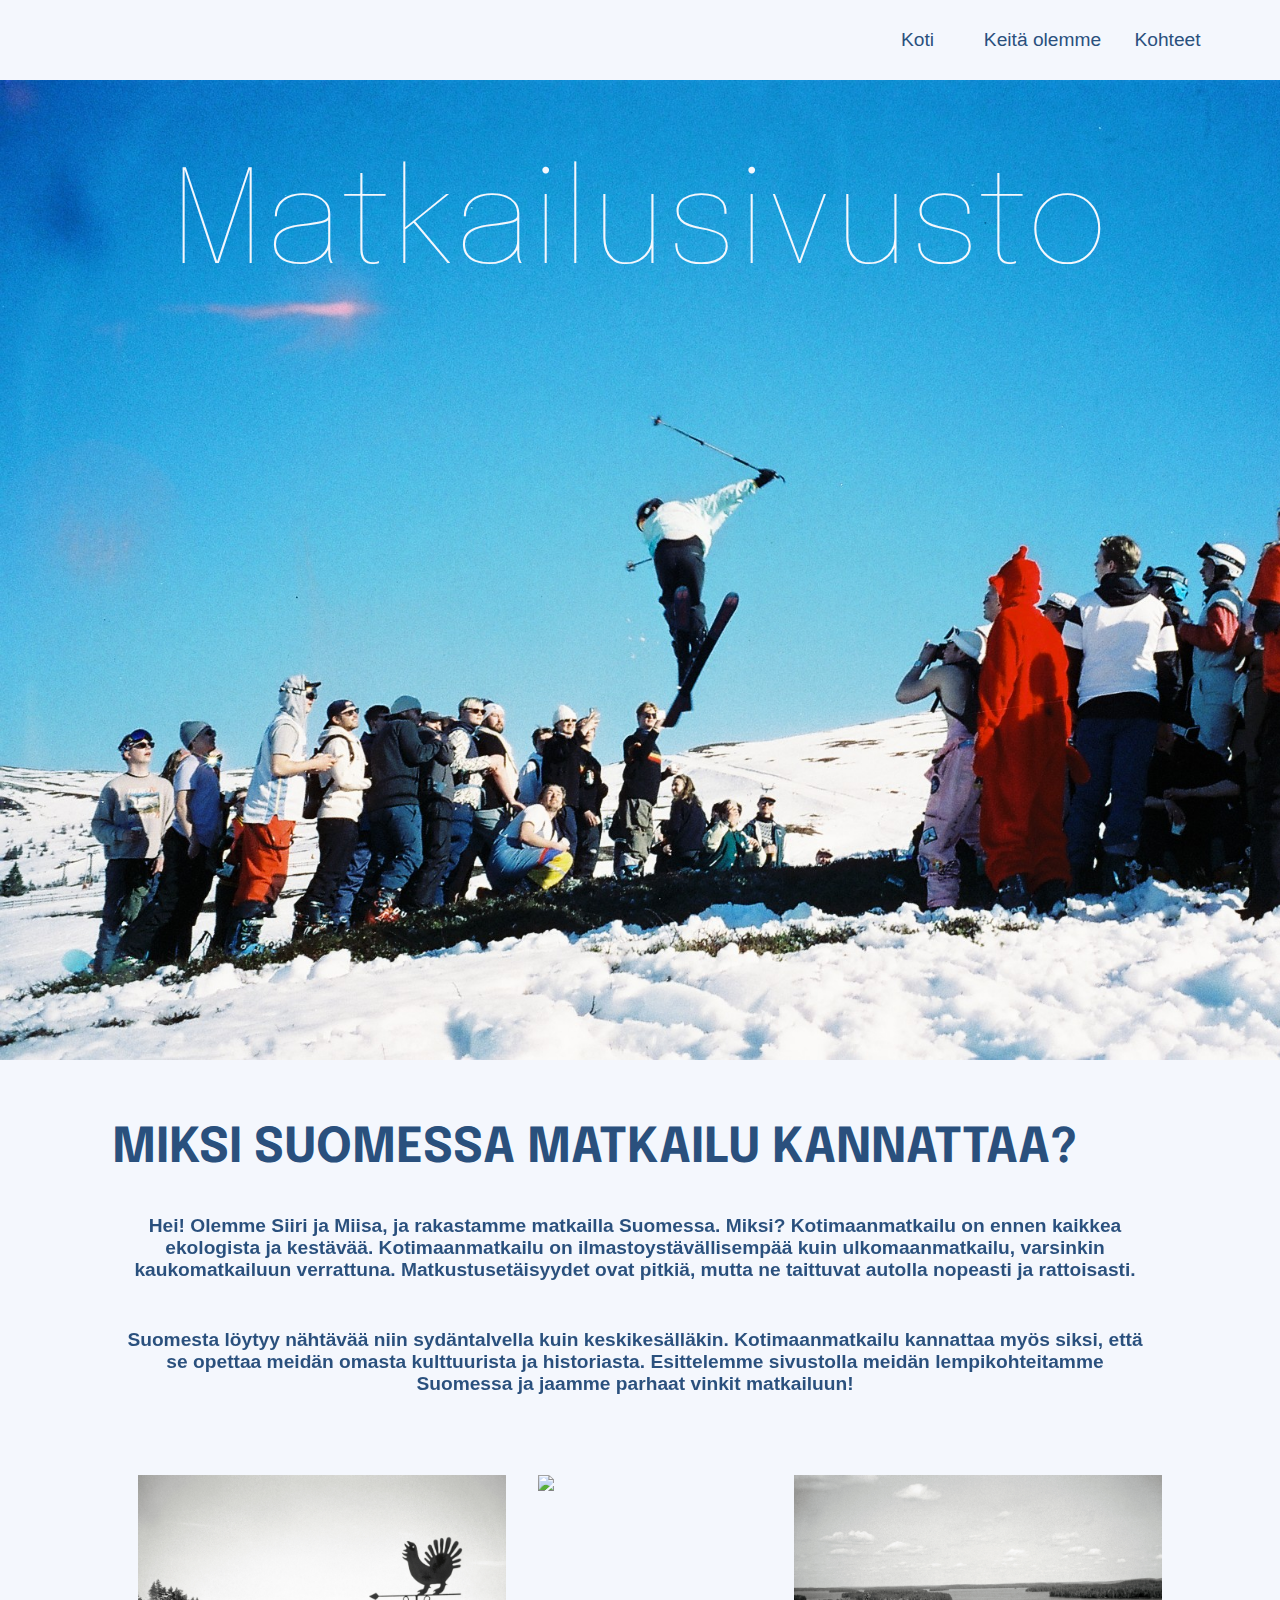
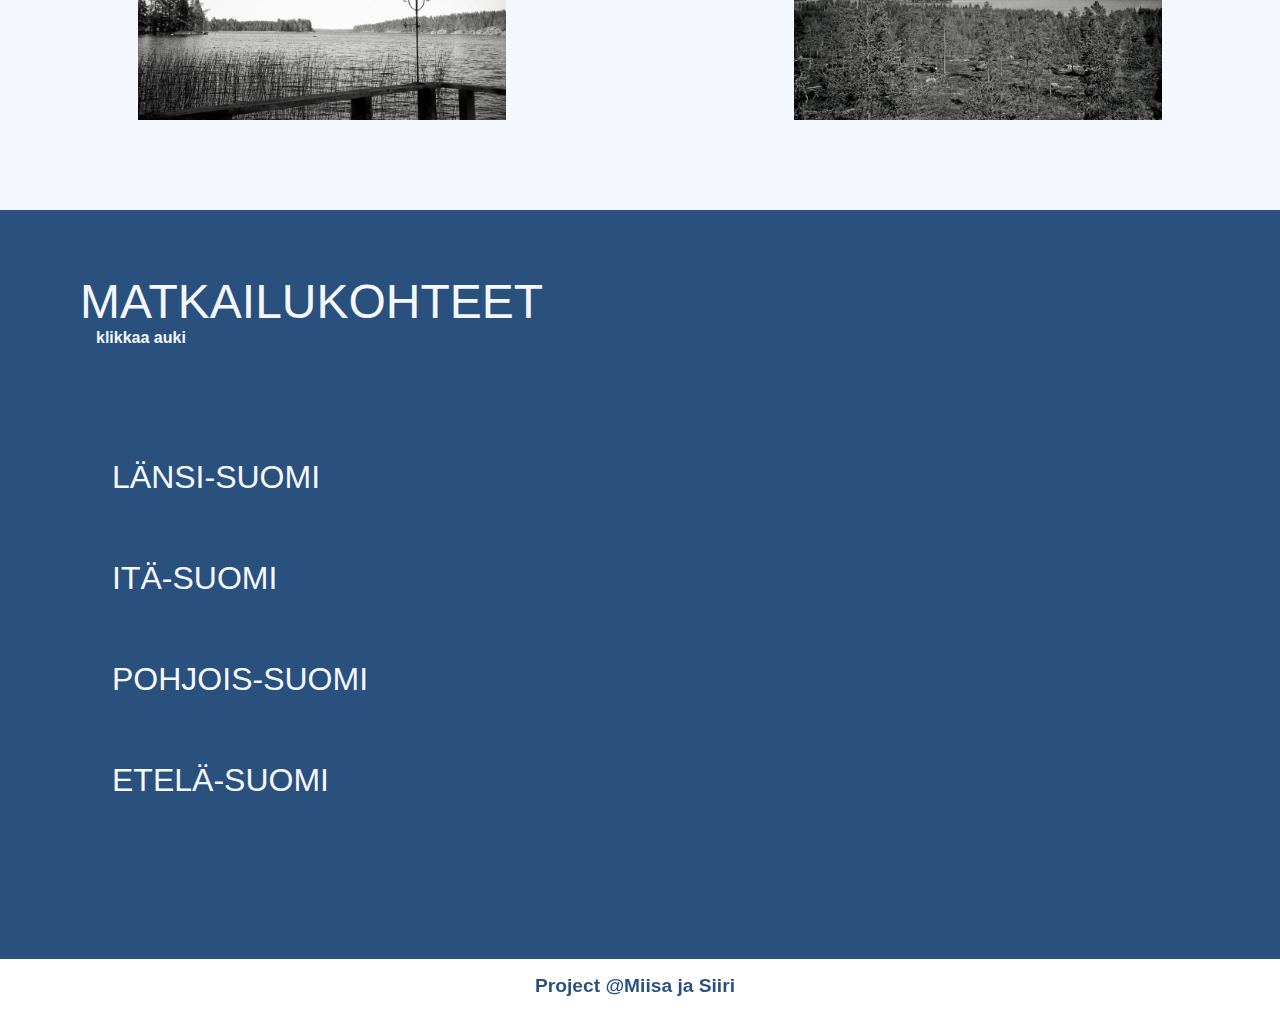
==== index.html @ 9fa4c301 "moi" ====
<!DOCTYPE html>
<html>
	<head>
		<title>Portfolio Siiri Hytönen</title>
		<meta charset = "UTF-8" />
		<meta name="description" content="Matkailusivusto" />
		<meta name="keywords" content="SuomiMatkailu html " />
		<meta name="author" content="Miisa Metsä Siiri Hytönen" />
		<meta name="viewport" content="width=device-width,initial-scale=1,shrink-to-fit=no">
		<link rel="stylesheet" type="text/css" href="style.css" />
		<link rel=”stylesheet” type=”text/css” href=”normalize.css” />
		<link rel="stylesheet" href="https://cdnjs.cloudflare.com/ajax/libs/font-awesome/4.7.0/css/font-awesome.min.css">
		<link href="//db.onlinewebfonts.com/c/365834cfa7beb7ca64c00476397ddc32?family=Helvetica+Neue" rel="stylesheet" type="text/css"/>
		<link rel="stylesheet" href="https://use.fontawesome.com/releases/v6.0.0/css/all.css" integrity="sha384-3B6NwesSXE7YJlcLI9RpRqGf2p/EgVH8BgoKTaUrmKNDkHPStTQ3EyoYjCGXaOTS" crossorigin="anonymous">
	</head>
	<body>
		<nav class="navbar">
			<div class="navbar_container"> 
				<a href="#home" id="navbar_name"></a>
				<div class="navbar_toggle" id="mobile-menu">
					<span class="bar"></span>	
					<span class="bar"></span>	
					<span class="bar"></span>
				</div>
				<ul class="navbar_menu">
					<li class="navbar_item">
						<a href="#home" class="navbar_links" id="home-page">Koti</a>
					</li>
					<li class="navbar_item">
						<a href="#about" class="navbar_links" id="about-page">Keitä olemme</a>
					</li>
					<li class="navbar_item">
						<a href="#places" class="navbar_links" id="project-page">Kohteet</a>
					</li>
				</ul>
			</div>
		</nav>
		<header class="Header"> 
			<div class="hero" id="home"></div>
			<div class="hero_container" >
				<h1 class="hero_heading"> Matkailusivusto</h1>
			</div>
			</div>
		</header>
		<Section class="main" id="about">
			<div class="main_container">
				<h1 class="header"> Miksi Suomessa matkailu kannattaa?</h1>
				<div class="main_content">
					<p>Hei! Olemme Siiri ja Miisa, ja rakastamme matkailla Suomessa. Miksi? Kotimaanmatkailu on ennen kaikkea ekologista ja kestävää. 
						Kotimaanmatkailu on ilmastoystävällisempää kuin ulkomaanmatkailu, varsinkin kaukomatkailuun verrattuna. 
						Matkustusetäisyydet ovat pitkiä, mutta ne taittuvat autolla nopeasti ja rattoisasti.
					</p>
					<hr></hr>
					<p>Suomesta löytyy nähtävää niin sydäntalvella kuin keskikesälläkin. Kotimaanmatkailu kannattaa myös siksi, että se opettaa meidän omasta kulttuurista ja historiasta.
						 Esittelemme sivustolla meidän lempikohteitamme Suomessa ja jaamme parhaat vinkit matkailuun!
					</p>
					<div class="image_wrapper">
						<img class="img" src="kuva1.jpg"></img>
						<img class="img" src="kuva3.jpg"></img>
						<img class="img" src="kuva2.jpg"></img>
					</div>
				</div>

			</div>
		</Section>

		<section class="places" id="places">
			<h1>Matkailukohteet</h1>
			<h2>klikkaa auki</h2>
			<div class="place_wrapper">
				<div class="place_container">
					<button onclick="showHideinfo('west')" class="btn" >Länsi-Suomi</button>
					<div class="place hide" id="west">
							<p>Suomen länsirannikko on täydellinen kotimaanmatkailureitti. Tältä reitiltä voit löytää upeita hiekkarantoja, peltomaisemia
							ja hyvää lohikeittoa. 
							</p>
							<p> Reitti on pitkä ja ainutlaatuinen niin hisorialtaan, maisemiltaan kuin kulttuuriltaan. Länsirannikkoa pitkin voit matkustaa
								niin  
							</p>
							<p>veneillen, pyöräillen, meloen kuin patikoiden.</p>
							<p> Rauma ja Pori ovat maamme länsirannikon historiallisimpia ja silti vilkkaimpia paikkakuntia.
								Vaasan rannikolla sijaitseva Merenkurkun saaristo on Suomen ensimmäinen UNESCO:n luonnonperintökohde. Vaasassa
								on myös jopa yli kaksikymmentä museota, joista yhden listasimme myös vinkit osioon. 
							</p>
							<p> Kokkolassa taas pääsee juhlimaan! Kaupungissa juhlitaan niin Talvitansseja kuin Wanhan Kallen kesäviikkoja. Muista pistäytyä
								myös täällä.
							</p>	
							<p>Käy ainakin täällä:
							</p>
							<p>- Ohtakarin ranta</p>
							<p>- Kuntsin modernin taiteen museo</p>
							<p>- Kalajoen hiekkasärkät</p>
							<p>- Kokkolan puutalokeskusta</p>
							<p>- Porin jokiranta</p>
							<video width="400" height="280" controls>
								<source src="rt1.mp4" type="video/mp4">
							</video>
							<div class="kommentti_wrapper">
								<textarea name="comments" class="kommenttikentta" id="west_comment" spellcheck="false">Jätä kommentti!</textarea>
								<input id="west_comment_button" type="submit" value="Submit" class="napit" onclick="InsertComment('west_comment','west')">
							</div>
			
					</div>
				<div class="place_container">
					<button onclick="showHideinfo('east')" class="btn" >Itä-Suomi</button>
					<div class="place hide" id="east">
							<p>Itä-Suomen rannikoilta voit löytää upeita hiekkarantoja
							ja hyvää lohikeittoa.
							</p>
					
							<p>Yksi kuuluisimmista kohteista on kaunis Saimaan saaristo. Kuuluisin kansallismaisema taas on Koli, jossa pääsee ihailemaan vaaroja, 
								muinaisen Karelidien vuoriston jäänteitä.</p>
							<p>Suosittelemme ajamaan ensin Kuutostietä pohjoiseen, ja paluumatkalla Viitostietä takaisin etelään. 
								Aikaa Itä-Suomen kiertämiseen kannattaa varata vähintään viikko, 
								ja jos haluaa tehdä esimerkiksi lyhyen parin päivän vaelluksen tai melontaretken, niin kaksi viikkoa on vielä sopivampi kesto kesäreissulle.</p>
							<p>Parikkalasta pohjoiseen odottaa Imatrankoskeen verrattava perinteinen matkailuihme, Punkaharju. Suomen kuuluisin harju on 
								kauneudeltaan maineensa veroinen, ja sen ympäristössä voi myös ihastella Suomen korkeimpia puita.</p>
					
							<p>Käy ainakin täällä:</p>
							<p>- Saimaan saaristo</p>
							<p>- Savonlinna</p>
							<p>- Kolin kansallispuisto</p>
							<p>- Imatrankoski</p>
							<p>- Parikkalan patsaspuisto</p>
							<div class="kommentti_wrapper">
								<textarea name="comments" class="kommenttikentta" id="east_comment" spellcheck="false">Jätä kommentti!</textarea>
								<input id="east_comment_button" type="submit" value="Submit" class="napit" onclick="InsertComment('east_comment','east')">
							</div>
							
	
				</div>
				<div class="place_container">
					<button onclick="showHideinfo('north')" class="btn" >Pohjois-Suomi</button>
					<div class="place hide" id="north">
						<p>Suomen lappi on maailmalla syystäkin kuuluisa. Lappi käsittää noin kolmanneksen Suomen pinta-alasta 
							ja on kooltaan suurempi kuin esimerkiksi Portugali. Harvaan asuttu Lappi on siis todellakin eeppinen matkakohde.
						</p>
						
						<p>Lappi alkaa virallisesti Kemin yläpuolelta. Kemissä kannattaa vierailla Kemin jalokivigalleriassa ja sarjakuvanättelyssä.
							Lapin muita hienoja luonnonnähtävyyksiä ovat mahtava Inarijärvi, kuvankaunis Tenojoen laakso sekä komea Kevon kanjoni. 
							Suomen mahtavimmalla kanjonilla on pituutta 40 kilometriä ja syvyyttä paikoin jopa 80 metriä.
						</p>
						
						<p>Lempivaellusreittimme Pohjois-Suomessa on Karhunkierros, joka vie patikoijan Oulangan kansallispuiston parhaimpiin
							maisemiin. Vaellusreitti ei ole syyttä Suomen suosituin: legandaariselta 85km reitiltä löytyy niin suo- kuin järvimaisemaa.
							 Katso video vaellukselta ja jätä kommentti ;-) </p>
						
						<p>Käy ainakin täällä:</p>
						
						<p>- Kemin jalokivigalleria </p>
						<p>- Oulangan kansallispuisto</p>
						<p>- Korvatunturi</p>
						<p>- Inarinjärvi </p>
						<p>- Hetta-Pallas-vaellusreitti</p>
						<p>- Sodankylän elokuvajuhlat</p>
						<video width="400" height="280" controls>
							<source src="karhunkierros.mp4" type="video/mp4">
						</video>
							<textarea name="comments" class="kommenttikentta" id="north_comment" spellcheck="false">Jätä kommentti!</textarea>
							<input id="north_comment_button" type="submit" value="Submit" class="napit" onclick="InsertComment('north_comment','north')">
	
				</div>
				<div class="place_container">
					<button onclick="showHideinfo('south')" class="btn" >Etelä-Suomi</button>
					<div class="place hide" id="south">
						<p>Etelä-Suomesta on kehittynyt koko maan tiheimmin asuttu alue. Myös Suomen varhaisimmat ihmisasutukset on löydetty täältä,
							joten Etelä-Suomi on luonnollisesti täynnä kulttuurihistoriallisesti merkittäviä kohteita ja nähtävyyksiä. Alue ulottuu Imatralta
							aina Uuteenkaupunkiin asti, ja kattaa myös sisämaan kaupungit, kuten Lahden, Hämeenlinnan ja Kouvolan. Etelä-Suomen rannikkokaupunkeja ovat Kotka, Porvoo, Turku, Naantali ja Länsi-Turunmaa. </p>
						<p>Lahti on meidän lempikohde Etelä-Suomessa. Messilän hiihtokeskuksen ja Salpausselän kisojen lisäksi kaupunki on myös Lahden sinfoniaorkesterin
							(Sinfonia Lahti) ja Sibelius–festivaalin koti. Myös eteläisen Suomen vaihteleva ja huikean kaunis luonto on hyvä matkakohde itsessään.</p>
						<p>Käy ainakin täällä:</p>
						
						<p>- Suomenlinna </p>
						<p>- Ääniwalli VUM Open Air</p>
						<p>- Senaatintori</p>
						<p>- Turun linna </p>
						<p>- Messilän hiihtokeskus</p>
						<p>- Linnanmäki</p>
						<div class="image_wrapper">
							<img class="img" src="kuva4.jpg"></img>
						</div>
						<div class="kommentti_wrapper">
							<textarea name="comments" class="kommenttikentta" id="south_comment" spellcheck="false">Jätä kommentti!</textarea>
							<input id="south_comment_button" type="submit" value="Submit" class="napit" onclick="InsertComment('south_comment','south')">
						</div>
							
							
	
				</div>
				
			</div>
		</section>

		<footer class="footer_container" id="contact">
			<div class="footer_links">
				<div class="footer_link_wrapper">
					<div class="footer_link_items">
						<div class="main_content">
						<p>Project @Miisa ja Siiri</p>
					</div>
				</div>
			</div>
		</footer>
		<script src="app.js"></script>
	</body>
</html>
---- style.css ----
@import url('https://fonts.googleapis.com/css2?family=DM+Serif+Display&family=Epilogue:wght@500&family=Hahmlet:wght@500&family=Sedgwick+Ave&display=swap');
* {
    box-sizing: border-box;
    margin: 0;
    padding: 0;
    font-family: Arial, Helvetica, sans-serif;
    scroll-behavior: smooth;

}

.navbar{
    height: 80px;
    display: flex;
    justify-content: center;
    align-items: center;
    font-size: 1.2rem;
    position:sticky;
    top: 0;
    z-index: 999;
    background-color: #F4F7FD;

}

.navbar_container {
    display: flex;
    justify-content: space-between;
    align-items: flex-start;
    height: 80px;
    z-index: 1;
    width:100%;
    max-width: 1300px;
    margin: 0 auto;
    padding: 0 50px;

}


.navbar_menu{
    display: flex;
    align-items: center;
    list-style: none;
    justify-content: center;
}

.navbar_item{
    height: 80px;
}
.navbar_links{
    color: #2A507D;
    display: flex;
    align-items: center;
    list-style: none; 
    justify-content: center;
    width: 125px;
    height: 100%;
    text-decoration: none;
    transition: all 0.3s ease;
    font-family: -apple-system, BlinkMacSystemFont, 'Segoe UI', Roboto, Oxygen, Ubuntu, Cantarell, 'Open Sans', 'Helvetica Neue', sans-serif;
    font-weight: 200;
}

.navbar_links:hover {
    color: #5a57ff;
    transition: all 0.3s ease;
    transform: scale(1.8);
}

@media screen and (max-width: 960px) {
    .navbar_container {
        display: flex;
        justify-content: space-between;
        height: 80px;
        z-index: 1;
        width: 100%;
        max-width: 1300px;
        padding: 0;
    }
    .navbar_menu{
        display: grid;
        grid-template-columns: auto;
        margin: 0;
        width: 100%;
        position: relative;  
        top: -1000px;
        opacity: 1;
        transition: all 0.5s ease;
        z-index: -1;
        background-color: #2A507D;;

    }
    .navbar_menu.active {
        top: 100%;
        opacity: 1;
        transition: all 0.5s ease;
        z-index: 99;
        height:  60vh;
        font-size: 1.6rem;
    }

    .navbar_toggle .bar {
        width: 25px;
        height: 3px;
        margin: 5px auto;
        transition: all 0.3s ease-in-out;
        background: rgb(29,29,29);
    }
    
    .navbar_item {
        width: 100%;
    }

    .navbar_links{
        text-align: center;
        padding: 2rem;
        width: 100%;
        display: table;
        color:rgb(249,247,242);
    }

    .navbar_links:hover {
        color: white;
        transition: all 0.3s ease;
    }

    #mobile-menu {
        position: absolute;
        top: 20%;
        right: 5%;
        transform: translate(5%,20%);
        color: rgb(29,29,29);
    }

    .navbar_toggle .bar{
        display: block;
        cursor: pointer;
    }
    #mobile-menu.is-active .bar:nth-child(2) {
        opacity: 0;
    }
    #mobile-menu.is-active .bar:nth-child(1) {
        transform: translateY(8px) rotate(45deg);

    }
    #mobile-menu.is-active .bar:nth-child(1) {
        transform: translateY(-8px) rotate(-45deg);

    }
    .navbar-toggle .icon-bar{ background-color: black;}
}

/* hero */

.body {
    background-size: cover;

}

.hero {
    background-color: #F4F7FD;
    width: 100%;

}


.hero_container {
    display: flex;
    flex-direction:column;
    background-color: #F4F7FD;
    height: 980px;
    width: 100%;
    background: 
    linear-gradient(
      rgba(0, 0, 0, 0.6),
      rgba(0, 0, 0, 0.6)
    );
    background-image: url("tausta.JPG");
    margin: 0 auto;
    text-align: center;
    background-size: cover;
}

.hero_heading {
    font-family: 'Epilogue', sans-serif;
    align-self: center;
    position: fixed;
    font-weight: 100;
    font-size: 130px;
    margin: 32px;
    margin-top: 5rem;
    color: #F4F7FD;
    
}


@media screen and (max-width:768px) {
    .hero_heading {
        font-size: 60px;
        align-self: center;
        text-shadow: white;
        box-shadow: inset;
        
    }
}



/* ABOUT */

.main {
    background-color:#F4F7FD;
    padding: 4rem;
    box-shadow: inset 0 0 0 0 rgb(29,29,29);
    box-shadow: black;
   
}

.main_container {
    display: flex;
    flex-direction: column;
    height: 90%;
    z-index: 1;
    width: 100%;
    max-width: 1300px;
    padding: 0 3rem;
    box-shadow: inset  10 0 0 0 rgb(29,29,29);
}

.header {
    font-size: 3rem;
    background-size: 100%;
    text-transform: uppercase;
    color: #2A507D;
    align-items: center;
    margin-bottom: 1rem;
    font-family: 'Epilogue', sans-serif;

}


.main_content {
    margin: 10px; 
    color: rgb(29,29,29);
    width: 100%;
}

.main_content hr{
    border: none;
    margin-top: 2rem;
}


.main_content p {
    font-weight: bold;
    font-family: -apple-system, BlinkMacSystemFont, 'Segoe UI', Roboto, Oxygen, Ubuntu, Cantarell, 'Open Sans', 'Helvetica Neue', sans-serif;
    margin-top: 1rem;
    font-size: 1.2rem;
    background-color:#2A507D;
    background-size: 100%;
    -webkit-background-clip: text;
    -moz-background-clip: text;
    -webkit-text-fill-color: transparent;
    -moz-text-fill-color: transparent;
    margin-bottom:  32px;
    margin-right: 30px;
    font-weight: 500ft a;
    flex: 1 0 60%;
    text-align: center;
    
}

.image_wrapper{
    display: flex;
    flex-direction: row;
    justify-content: center;
}

.image_wrapper img{
    display: flex;
    justify-content: center;
    flex-direction: row;
    grid-column: auto;
    align-items: center;
    width: 400px;
    padding: 1rem;
    margin-top: 2rem;

}
    

@media screen and (max-width: 1100px) {
    .main_container{
        display: flex;
        flex-wrap: wrap;
        justify-content: center;
        flex: 2 0 100%;
        width: 100%;
        height: 90%;
        margin: 0 auto;


    }



    .main_content h1{
        font-size: 1.8rem;
    }

    .main_content p {
        font-display: center;
        margin-top: 1rem;
        font-size: 1.2rem;
    }

    .social_icons{
        flex: 0 0 100%;
    }
}

@media screen and (max-width: 850px) {
    .main_content{
        align-content: center;
        justify-content: center;
        flex-direction: column;
    }

    .main_content p{
        margin: 0px 0px;
        padding: 0px 0px;
    }
    .main_container{
        text-align: center;
        justify-content: center;
        margin: 0 auto;
        
    }

    .header{
        text-align: center;
        margin-left: 0px;
        margin-right: 0px;
    }
    

}


/* Places */

.places{
    background-color: #2A507D;
    display: flex;
    flex-direction: column;
    height: 100%;
    

}

.hide{
    display: none;
}


.places h1{
    align-self: flex-start;
    padding: 4rem 3rem 0 5rem;
    font-weight: 200;
    text-transform: uppercase;
    font-size: 3rem;
    color: #F4F7FD;

}

.places h2{
    margin-left: 6rem;
    margin-bottom: 3rem;
    color: #F4F7FD;
    font-size: 1rem;
    text-transform: lowercase;
}

.place_wrapper{
    padding: 2rem 0 8rem 5rem;
    display: flex;


}

.place_container{
    flex-wrap: wrap;
}

.place_container p{
    flex-direction: column;
    color: #F4F7FD;
    padding: 0.5rem;
    font-family: -apple-system, BlinkMacSystemFont, 'Segoe UI', Roboto, Oxygen, Ubuntu, Cantarell, 'Open Sans', 'Helvetica Neue', sans-serif;
}

.place video{
    align-self: flex-start;
}

.btn{
    padding: 2rem;
    background-color: #2A507D;
    border: none;
    text-transform: uppercase;
    font-size: 2rem;
    color: #F4F7FD;
    

}

/* kommenttikentta */

.kommentti_wrapper{
    display: flex;

    border: 4rem;

    padding: 5rem;



}



@media screen and (max-width: 460px) {


@media screen and (max-width: 960px) {
    .footer_container{
        display: flex;
        justify-content: center;
        align-items: center;
        text-align: center;
    }

    .header2{
        align-self: center;
    }

    .link2{
        margin: 0px;
    }
}
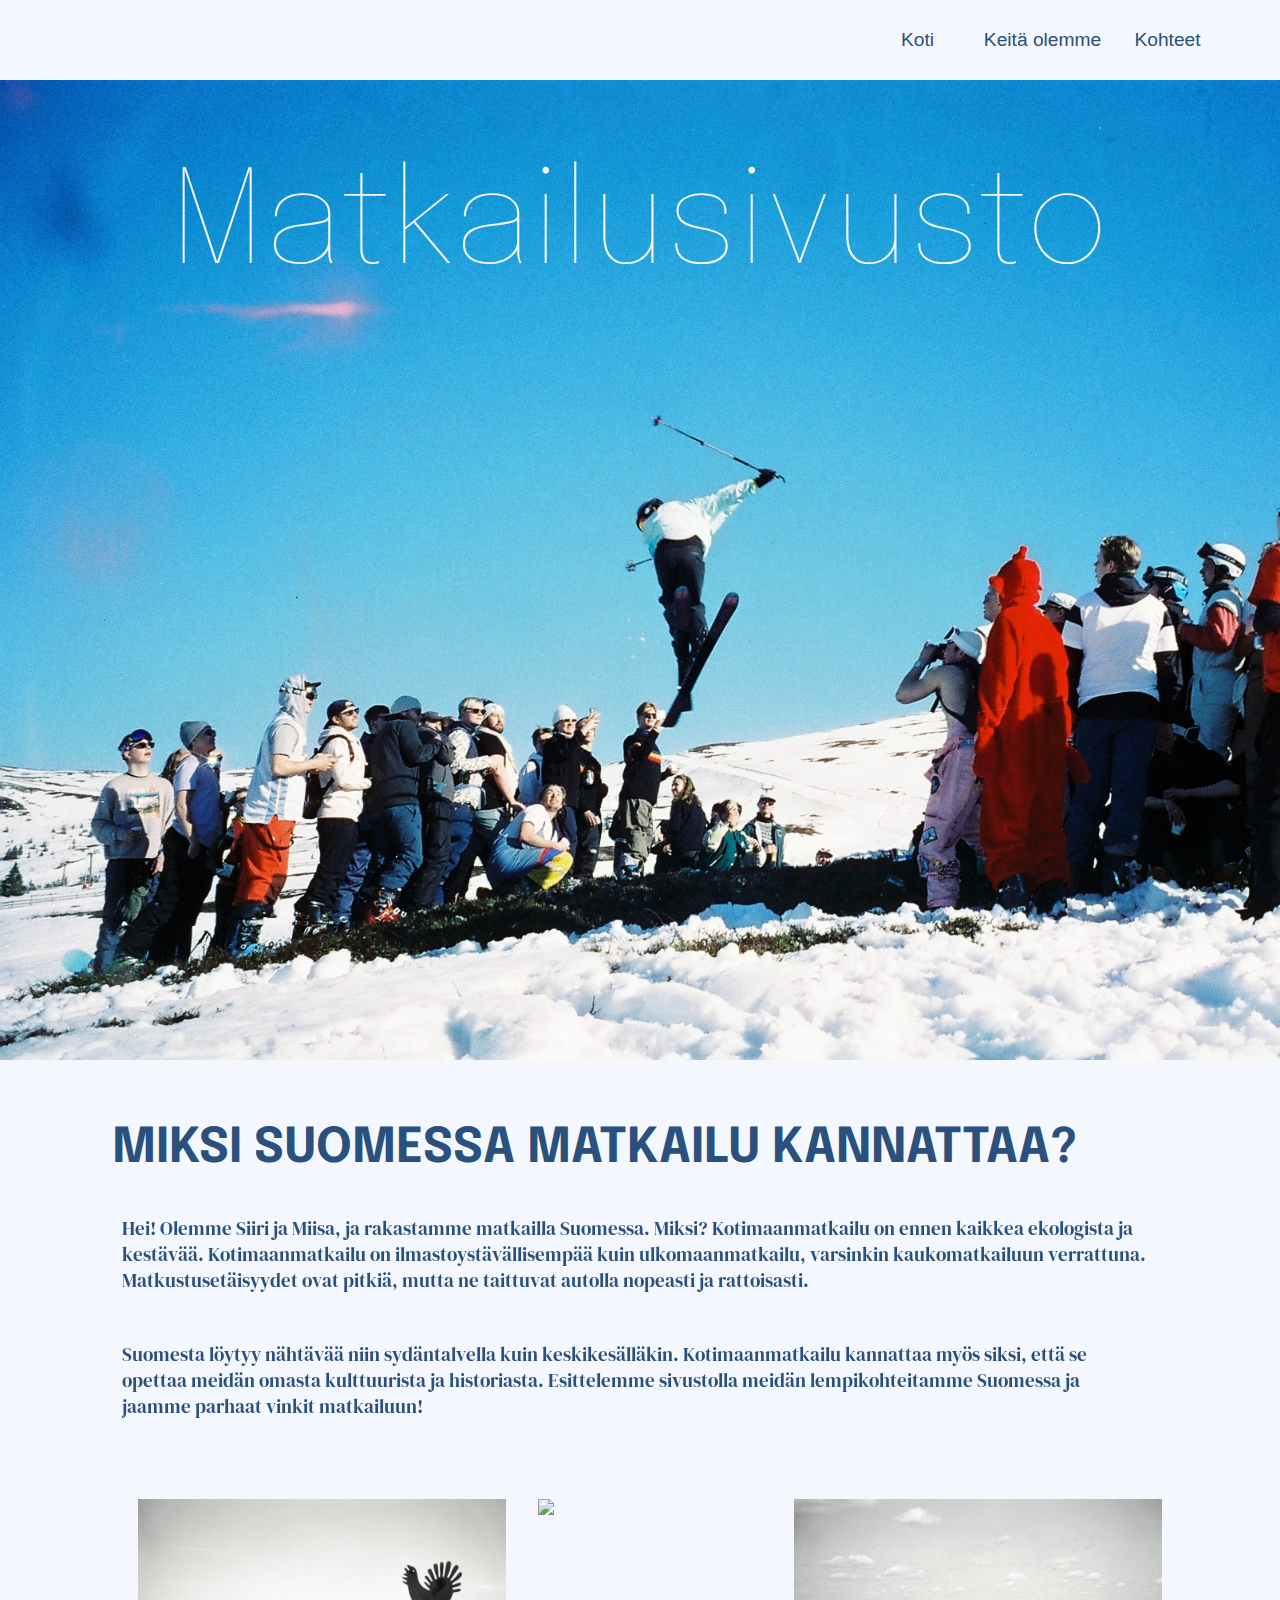
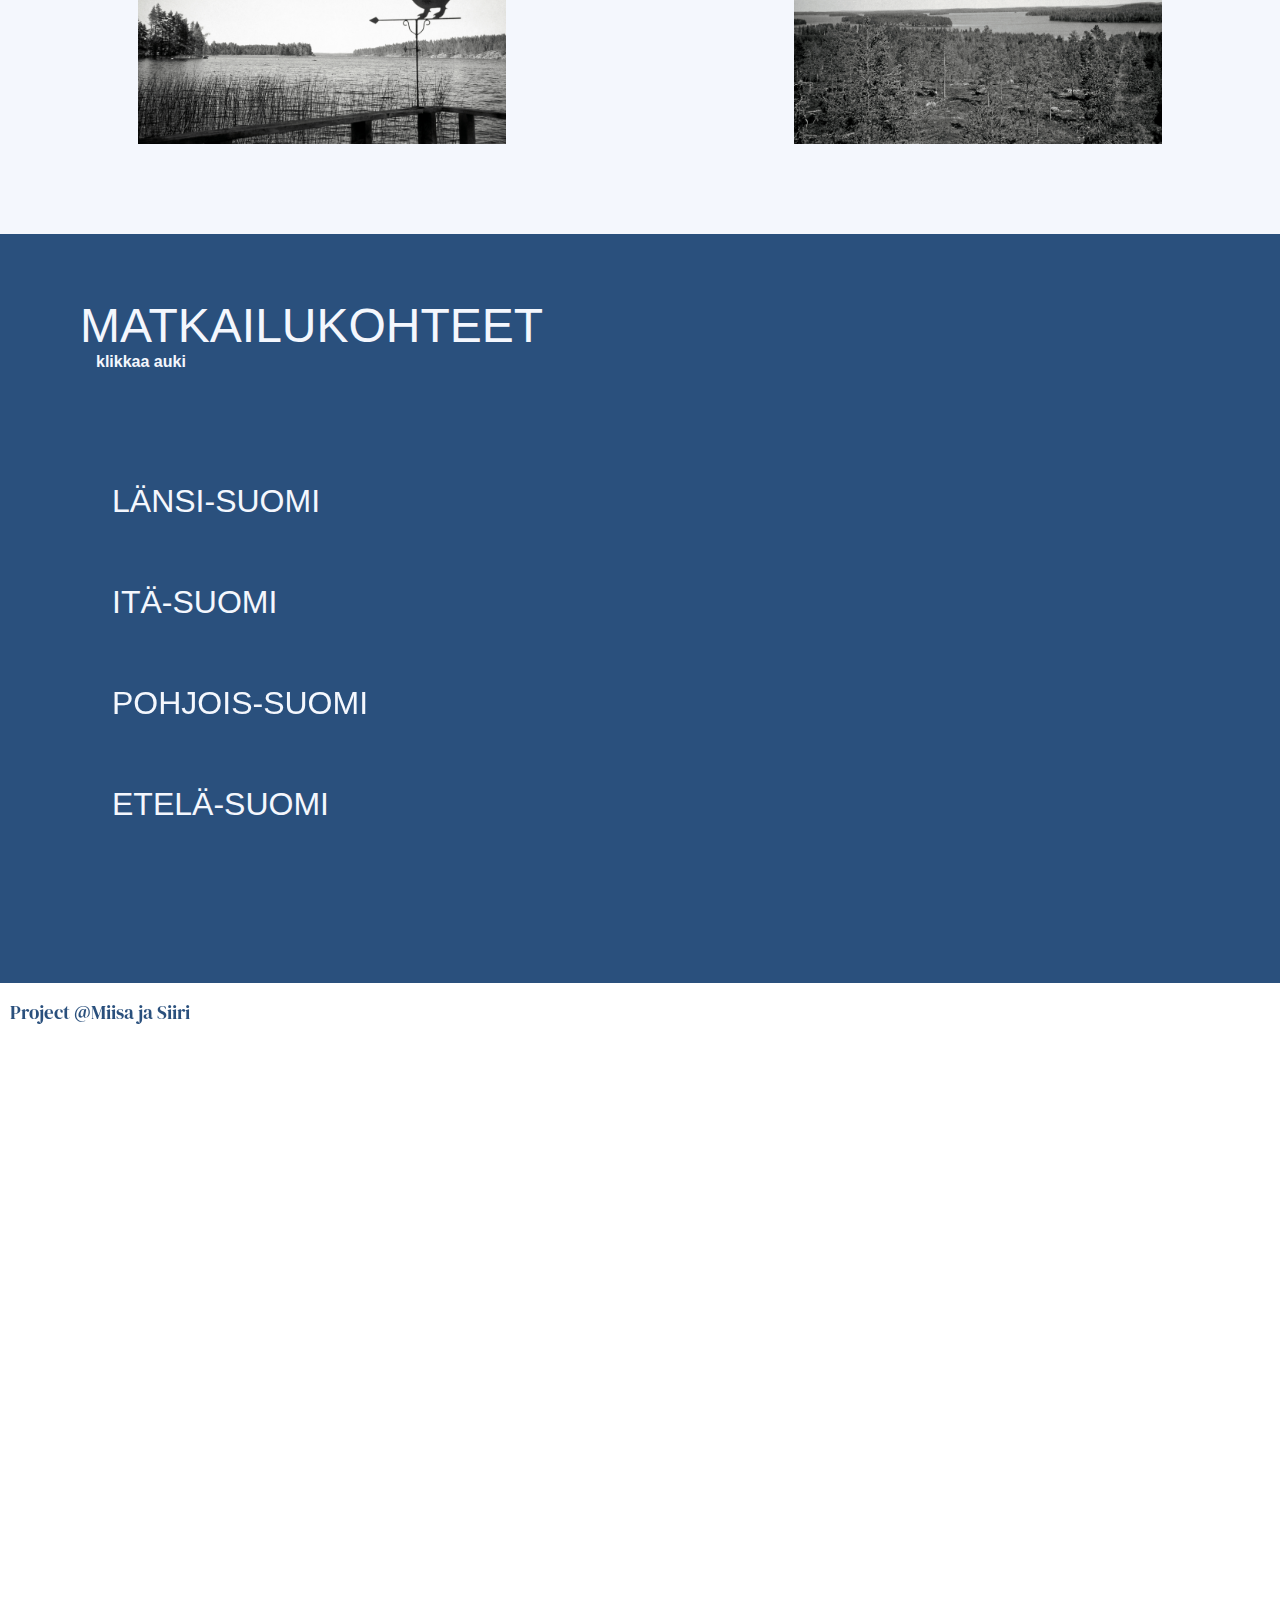
==== commit 62aaeaad: "Merge branch 'main' of https://github.com/siirihytonen/vpjlopputyo" ====
--- a/index.html
+++ b/index.html
@@ -38,7 +38,7 @@
 		<header class="Header"> 
 			<div class="hero" id="home"></div>
 			<div class="hero_container" >
-				<h1 class="hero_heading"> Matkailusivusto</h1>
+				<h1 class="hero_heading" id="head"> Matkailusivusto</h1>
 			</div>
 			</div>
 		</header>
@@ -86,12 +86,13 @@
 								myös täällä.
 							</p>	
 							<p>Käy ainakin täällä:
-							</p>
-							<p>- Ohtakarin ranta</p>
-							<p>- Kuntsin modernin taiteen museo</p>
-							<p>- Kalajoen hiekkasärkät</p>
-							<p>- Kokkolan puutalokeskusta</p>
-							<p>- Porin jokiranta</p>
+							<div class="p_wrap">
+								<p>- Ohtakarin ranta</p>
+								<p>- Kuntsin modernin taiteen museo</p>
+								<p>- Kalajoen hiekkasärkät</p>
+								<p>- Kokkolan puutalokeskusta</p>
+								<p>- Porin jokiranta</p>
+							</div>
 							<video width="400" height="280" controls>
 								<source src="rt1.mp4" type="video/mp4">
 							</video>
--- a/style.css
+++ b/style.css
@@ -250,8 +250,8 @@
 
 
 .main_content p {
-    font-weight: bold;
-    font-family: -apple-system, BlinkMacSystemFont, 'Segoe UI', Roboto, Oxygen, Ubuntu, Cantarell, 'Open Sans', 'Helvetica Neue', sans-serif;
+    align-self: flex-start;
+    font-family: 'DM Serif Display', serif;
     margin-top: 1rem;
     font-size: 1.2rem;
     background-color:#2A507D;
@@ -264,7 +264,6 @@
     margin-right: 30px;
     font-weight: 500ft a;
     flex: 1 0 60%;
-    text-align: center;
     
 }
 
@@ -349,17 +348,59 @@
 
 .places{
     background-color: #2A507D;
+    height: 100%;
+
+}
+
+.place_wrapper{
+    padding: 2rem 0 8rem 5rem;
     display: flex;
     flex-direction: column;
+    align-self: start;
+}
+
+.place_container{
+    display: flex;
+    flex-direction: column;
+    align-items: flex-start;
+    position: relative;
+
+}
+
+.place{
+    transition: 0.3s ease-in-out;
     height: 100%;
-    
-
+
+}
+.place * {
+    transition: 0.3s ease-in-out;
+    opacity: 1;
+}
+.hide *{
+    visibility: hidden;
+    transition: 0.3s ease-in-out;
+    opacity: 0;
 }
 
 .hide{
-    display: none;
-}
-
+    height: 0px;
+    transition: 0.3s;
+}
+
+
+.p_wrap{
+    position: relative;
+    width: 320px;
+    height: 320px;
+    background: rgb(192, 106, 67); 
+    -moz-border-radius: 80px; 
+    -webkit-border-radius: 80px; 
+    border-radius: 320px;
+    padding-left: 2rem;
+    text-align: center;
+    box-shadow: 1px;
+
+}
 
 .places h1{
     align-self: flex-start;
@@ -368,6 +409,7 @@
     text-transform: uppercase;
     font-size: 3rem;
     color: #F4F7FD;
+    box-shadow: #2A507D;
 
 }
 
@@ -379,22 +421,11 @@
     text-transform: lowercase;
 }
 
-.place_wrapper{
-    padding: 2rem 0 8rem 5rem;
-    display: flex;
-
-
-}
-
-.place_container{
-    flex-wrap: wrap;
-}
-
 .place_container p{
-    flex-direction: column;
     color: #F4F7FD;
     padding: 0.5rem;
-    font-family: -apple-system, BlinkMacSystemFont, 'Segoe UI', Roboto, Oxygen, Ubuntu, Cantarell, 'Open Sans', 'Helvetica Neue', sans-serif;
+    font-family: 'DM Serif Display', serif;
+
 }
 
 .place video{
@@ -418,7 +449,6 @@
     display: flex;
 
     border: 4rem;
-
     padding: 5rem;
 
 
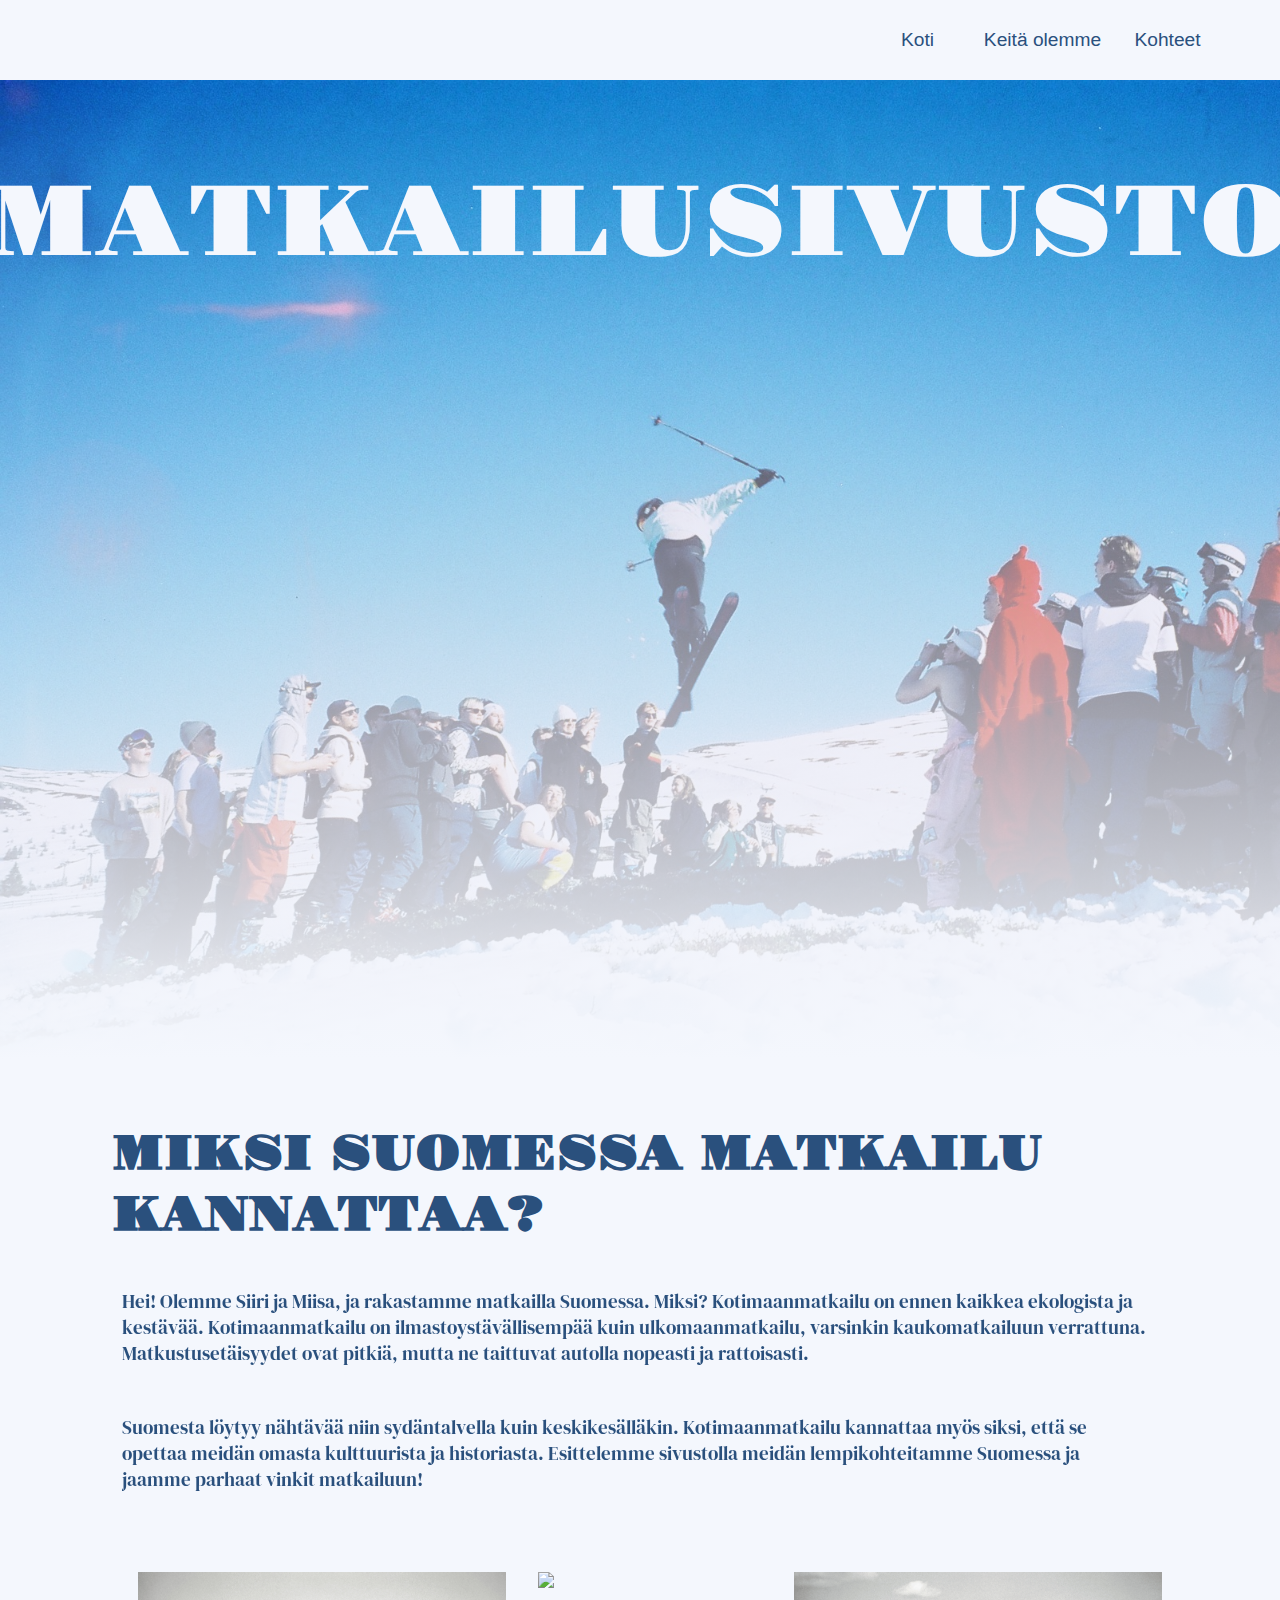
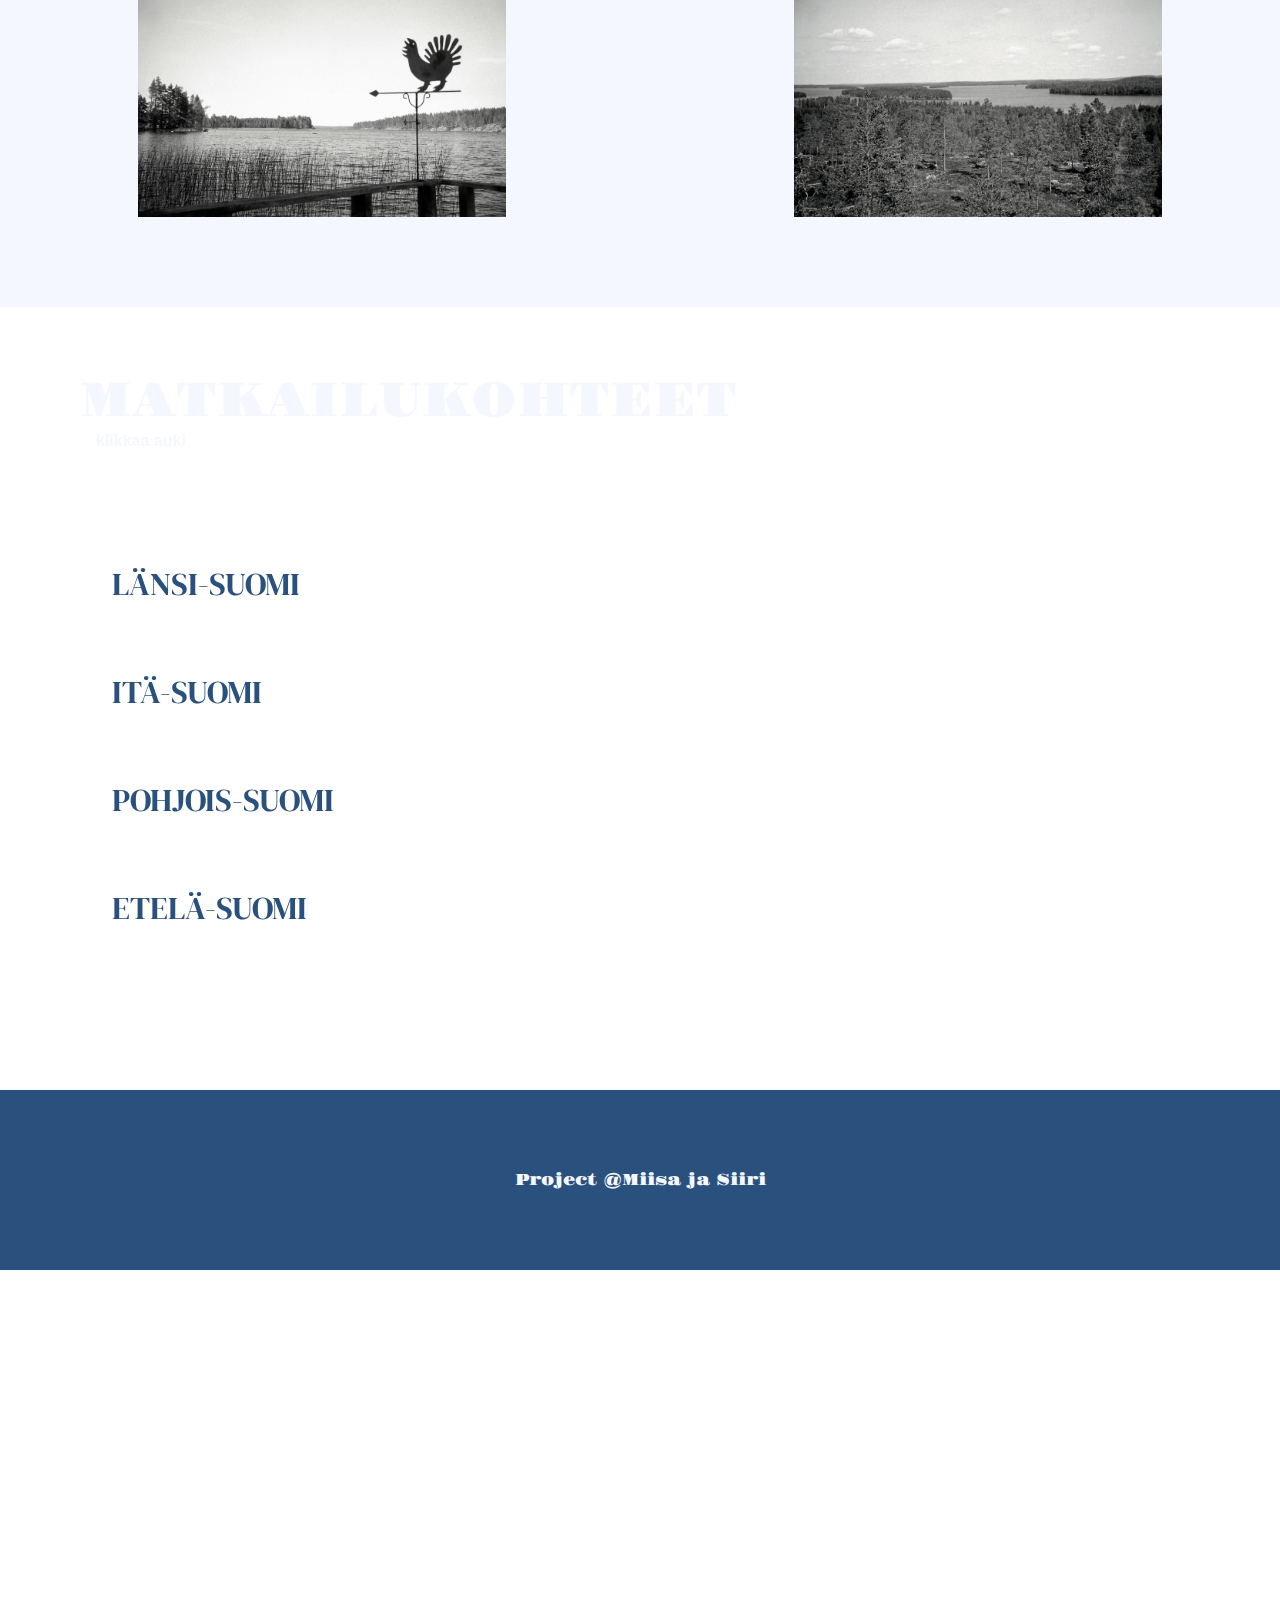
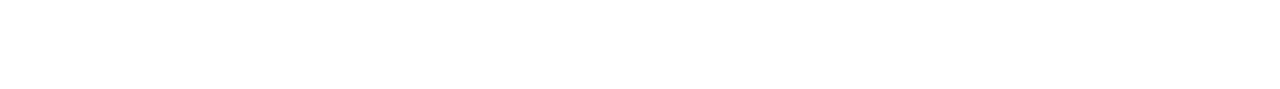
==== commit f97a4e98: "muutoksia" ====
--- a/index.html
+++ b/index.html
@@ -154,9 +154,6 @@
 						<p>- Inarinjärvi </p>
 						<p>- Hetta-Pallas-vaellusreitti</p>
 						<p>- Sodankylän elokuvajuhlat</p>
-						<video width="400" height="280" controls>
-							<source src="karhunkierros.mp4" type="video/mp4">
-						</video>
 							<textarea name="comments" class="kommenttikentta" id="north_comment" spellcheck="false">Jätä kommentti!</textarea>
 							<input id="north_comment_button" type="submit" value="Submit" class="napit" onclick="InsertComment('north_comment','north')">
 	
@@ -177,15 +174,8 @@
 						<p>- Turun linna </p>
 						<p>- Messilän hiihtokeskus</p>
 						<p>- Linnanmäki</p>
-						<div class="image_wrapper">
-							<img class="img" src="kuva4.jpg"></img>
-						</div>
-						<div class="kommentti_wrapper">
 							<textarea name="comments" class="kommenttikentta" id="south_comment" spellcheck="false">Jätä kommentti!</textarea>
 							<input id="south_comment_button" type="submit" value="Submit" class="napit" onclick="InsertComment('south_comment','south')">
-						</div>
-							
-							
 	
 				</div>
 				
@@ -196,7 +186,7 @@
 			<div class="footer_links">
 				<div class="footer_link_wrapper">
 					<div class="footer_link_items">
-						<div class="main_content">
+						<div class="footermain_content">
 						<p>Project @Miisa ja Siiri</p>
 					</div>
 				</div>
--- a/style.css
+++ b/style.css
@@ -1,4 +1,4 @@
-@import url('https://fonts.googleapis.com/css2?family=DM+Serif+Display&family=Epilogue:wght@500&family=Hahmlet:wght@500&family=Sedgwick+Ave&display=swap');
+@import url('https://fonts.googleapis.com/css2?family=DM+Serif+Display&family=Epilogue:wght@500&family=Gravitas+One&family=Hahmlet:wght@500&family=Sedgwick+Ave&display=swap');
 * {
     box-sizing: border-box;
     margin: 0;
@@ -165,30 +165,30 @@
 .hero_container {
     display: flex;
     flex-direction:column;
-    background-color: #F4F7FD;
+    background-color: #f4f7fd;
     height: 980px;
     width: 100%;
     background: 
     linear-gradient(
-      rgba(0, 0, 0, 0.6),
-      rgba(0, 0, 0, 0.6)
-    );
-    background-image: url("tausta.JPG");
+      rgba(26, 0, 173, 0.1) ,
+      rgba(244, 247, 253, 1) 
+    ),url("tausta.JPG"),url(https://grainy-gradients.vercel.app/noise.svg);
     margin: 0 auto;
     text-align: center;
     background-size: cover;
 }
 
 .hero_heading {
-    font-family: 'Epilogue', sans-serif;
+    font-family: 'Gravitas One', cursive;
+    font-weight: lighter;
     align-self: center;
     position: fixed;
-    font-weight: 100;
-    font-size: 130px;
+    font-size: 100px;
+    text-transform: uppercase;
     margin: 32px;
     margin-top: 5rem;
-    color: #F4F7FD;
-    
+    color: rgb(244, 247, 253);
+    z-index: 0;
 }
 
 
@@ -207,10 +207,11 @@
 /* ABOUT */
 
 .main {
-    background-color:#F4F7FD;
+    background:#F4F7FD;
     padding: 4rem;
     box-shadow: inset 0 0 0 0 rgb(29,29,29);
     box-shadow: black;
+    z-index: 2;
    
 }
 
@@ -218,7 +219,7 @@
     display: flex;
     flex-direction: column;
     height: 90%;
-    z-index: 1;
+    z-index: 2;
     width: 100%;
     max-width: 1300px;
     padding: 0 3rem;
@@ -232,7 +233,8 @@
     color: #2A507D;
     align-items: center;
     margin-bottom: 1rem;
-    font-family: 'Epilogue', sans-serif;
+    font-family: 'Gravitas One', cursive;
+
 
 }
 
@@ -269,6 +271,7 @@
 
 .image_wrapper{
     display: flex;
+    position: relative;
     flex-direction: row;
     justify-content: center;
 }
@@ -282,6 +285,7 @@
     width: 400px;
     padding: 1rem;
     margin-top: 2rem;
+    box-shadow: inset  10 0 0 0 rgb(29,29,29);
 
 }
     
@@ -311,9 +315,12 @@
         font-size: 1.2rem;
     }
 
-    .social_icons{
-        flex: 0 0 100%;
-    }
+    .image_wrapper img{
+      
+    }
+
+
+
 }
 
 @media screen and (max-width: 850px) {
@@ -347,8 +354,10 @@
 /* Places */
 
 .places{
-    background-color: #2A507D;
+    background:linear-gradient(#F4F7FD 5%,#2A507D 90%)fixed;
     height: 100%;
+    position: relative;
+
 
 }
 
@@ -369,7 +378,7 @@
 
 .place{
     transition: 0.3s ease-in-out;
-    height: 100%;
+    height: 50%;
 
 }
 .place * {
@@ -392,7 +401,7 @@
     position: relative;
     width: 320px;
     height: 320px;
-    background: rgb(192, 106, 67); 
+    background: rgb(161, 79, 40); 
     -moz-border-radius: 80px; 
     -webkit-border-radius: 80px; 
     border-radius: 320px;
@@ -407,9 +416,11 @@
     padding: 4rem 3rem 0 5rem;
     font-weight: 200;
     text-transform: uppercase;
+    font-family: 'Gravitas One', cursive;
+
     font-size: 3rem;
-    color: #F4F7FD;
-    box-shadow: #2A507D;
+    color:#F4F7FD;
+    box-shadow: #081a31;
 
 }
 
@@ -434,11 +445,13 @@
 
 .btn{
     padding: 2rem;
-    background-color: #2A507D;
+    background: none;
     border: none;
     text-transform: uppercase;
     font-size: 2rem;
-    color: #F4F7FD;
+    color: #2A507D;
+    font-family: 'DM Serif Display', serif;
+
     
 
 }
@@ -446,7 +459,6 @@
 /* kommenttikentta */
 
 .kommentti_wrapper{
-    display: flex;
 
     border: 4rem;
     padding: 5rem;
@@ -455,7 +467,21 @@
 
 }
 
-
+.footer_container{
+    background-color: #2A507D;
+    padding: 5rem;
+    display: flex;
+    position: relative;
+    justify-content: center;
+
+}
+.footermain_content p{
+    display: flex;
+    justify-content: center ;
+    color: #F4F7FD;
+    font-family: 'Gravitas One', cursive;
+
+}
 
 @media screen and (max-width: 460px) {
 
@@ -476,3 +502,4 @@
         margin: 0px;
     }
 }
+}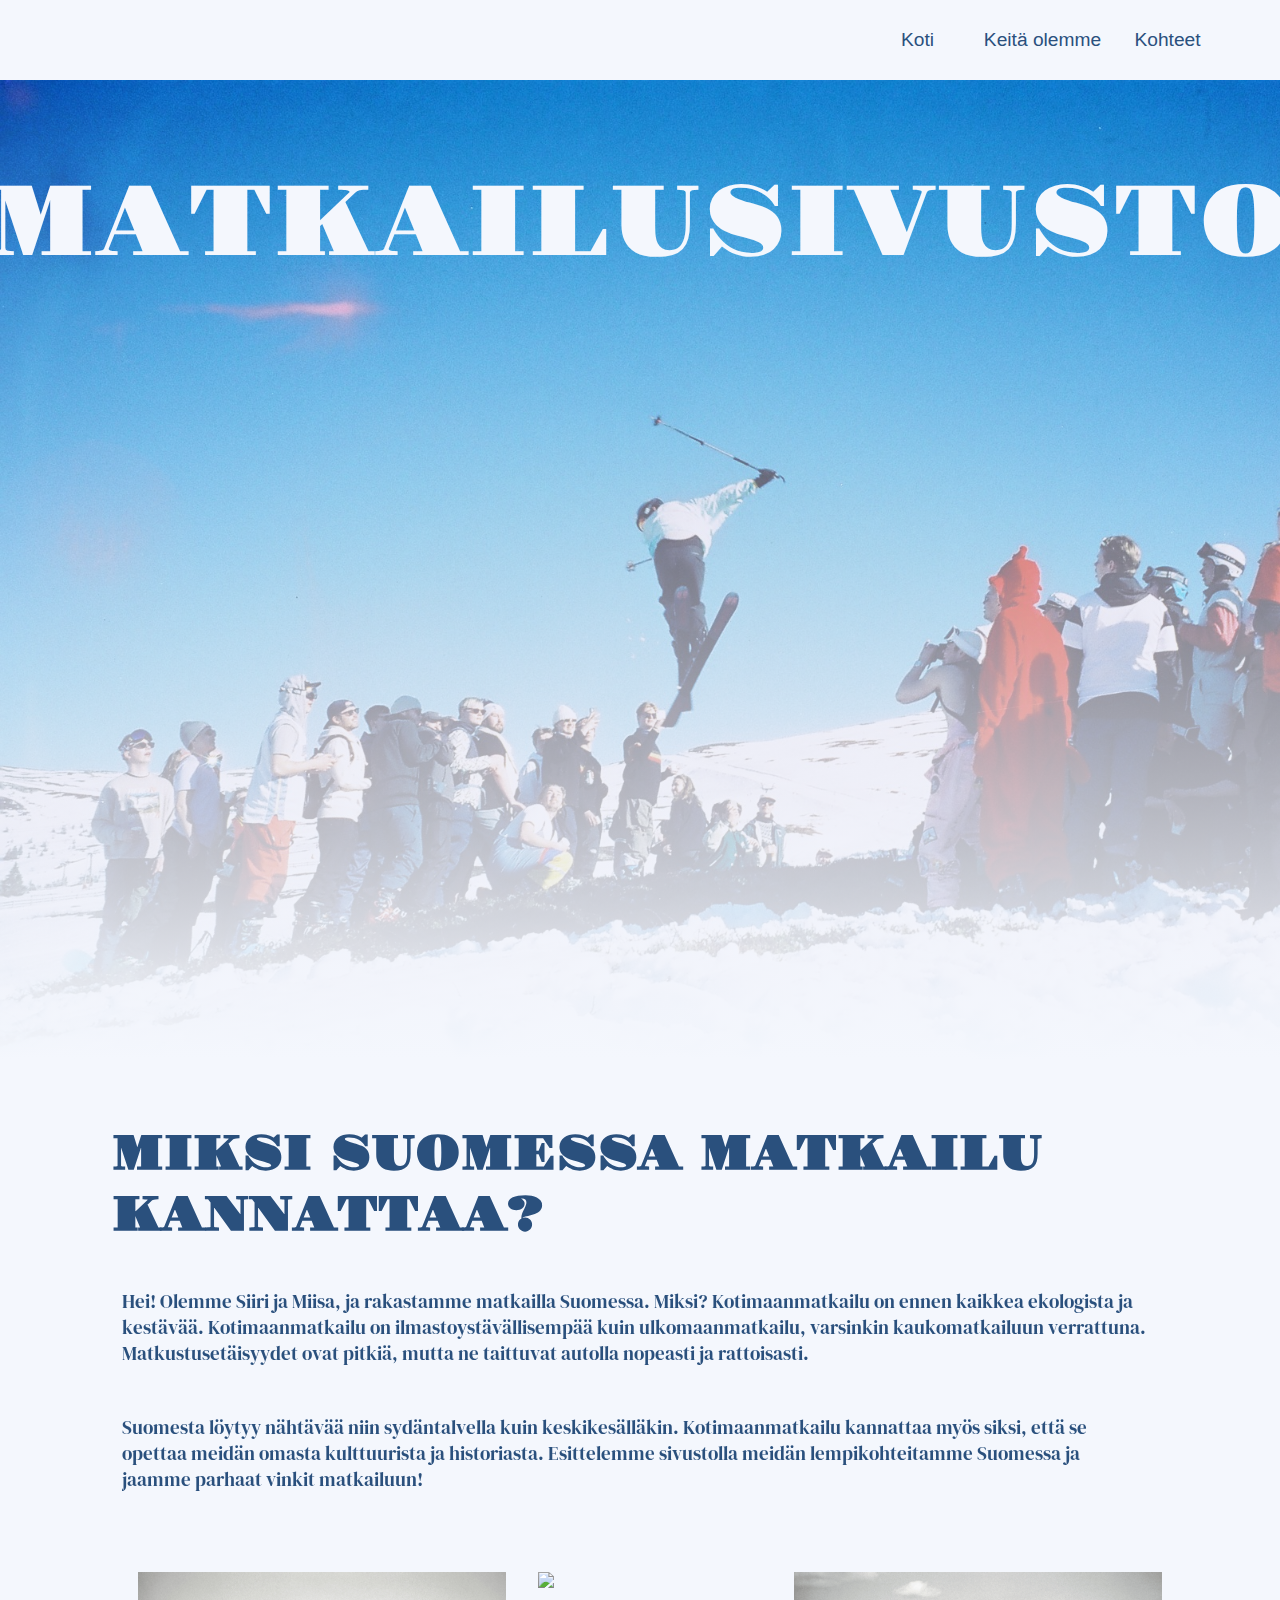
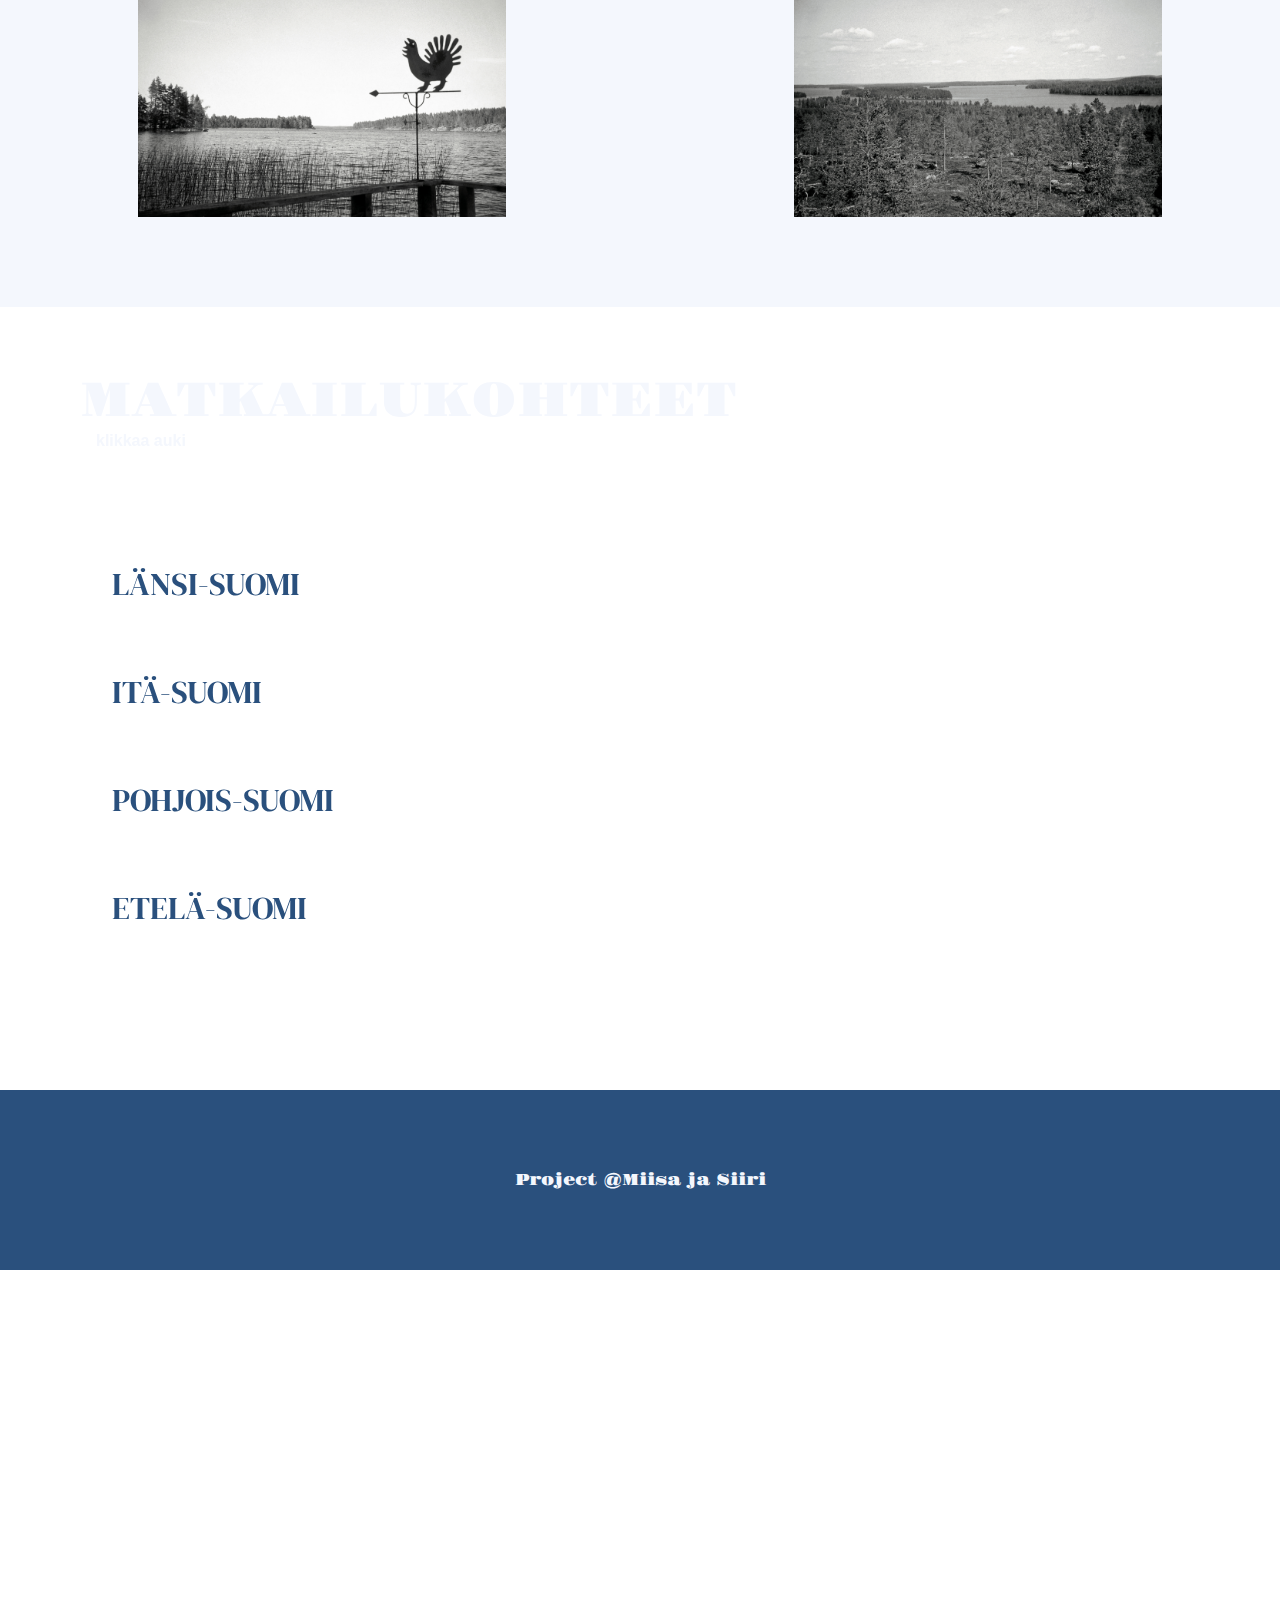
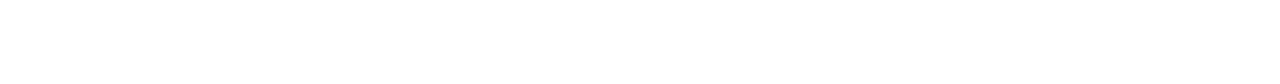
==== commit 5abb457b: "Merge branch 'main' of https://github.com/siirihytonen/vpjlopputyo" ====
--- a/index.html
+++ b/index.html
@@ -154,6 +154,9 @@
 						<p>- Inarinjärvi </p>
 						<p>- Hetta-Pallas-vaellusreitti</p>
 						<p>- Sodankylän elokuvajuhlat</p>
+						<video width="400" height="280" controls>
+							<source src="karhunkierros.mp4" type="video/mp4">
+						</video>
 							<textarea name="comments" class="kommenttikentta" id="north_comment" spellcheck="false">Jätä kommentti!</textarea>
 							<input id="north_comment_button" type="submit" value="Submit" class="napit" onclick="InsertComment('north_comment','north')">
 	
@@ -174,8 +177,15 @@
 						<p>- Turun linna </p>
 						<p>- Messilän hiihtokeskus</p>
 						<p>- Linnanmäki</p>
+						<div class="image_wrapper">
+							<img class="img" src="kuva4.jpg"></img>
+						</div>
+						<div class="kommentti_wrapper">
 							<textarea name="comments" class="kommenttikentta" id="south_comment" spellcheck="false">Jätä kommentti!</textarea>
 							<input id="south_comment_button" type="submit" value="Submit" class="napit" onclick="InsertComment('south_comment','south')">
+						</div>
+							
+							
 	
 				</div>
 				
--- a/style.css
+++ b/style.css
@@ -202,7 +202,13 @@
     }
 }
 
-
+.about {
+
+    z-index: 10;
+    position: relative;
+
+
+}
 
 /* ABOUT */
 
@@ -224,6 +230,7 @@
     max-width: 1300px;
     padding: 0 3rem;
     box-shadow: inset  10 0 0 0 rgb(29,29,29);
+    position: relative;
 }
 
 .header {
@@ -299,6 +306,8 @@
         width: 100%;
         height: 90%;
         margin: 0 auto;
+        z-index: 10;
+        position: relative;
 
 
     }
@@ -356,8 +365,8 @@
 .places{
     background:linear-gradient(#F4F7FD 5%,#2A507D 90%)fixed;
     height: 100%;
-    position: relative;
-
+    z-index: 10;
+    position: relative;
 
 }
 
@@ -459,6 +468,7 @@
 /* kommenttikentta */
 
 .kommentti_wrapper{
+    display: flex;
 
     border: 4rem;
     padding: 5rem;
@@ -492,6 +502,7 @@
         justify-content: center;
         align-items: center;
         text-align: center;
+        
     }
 
     .header2{
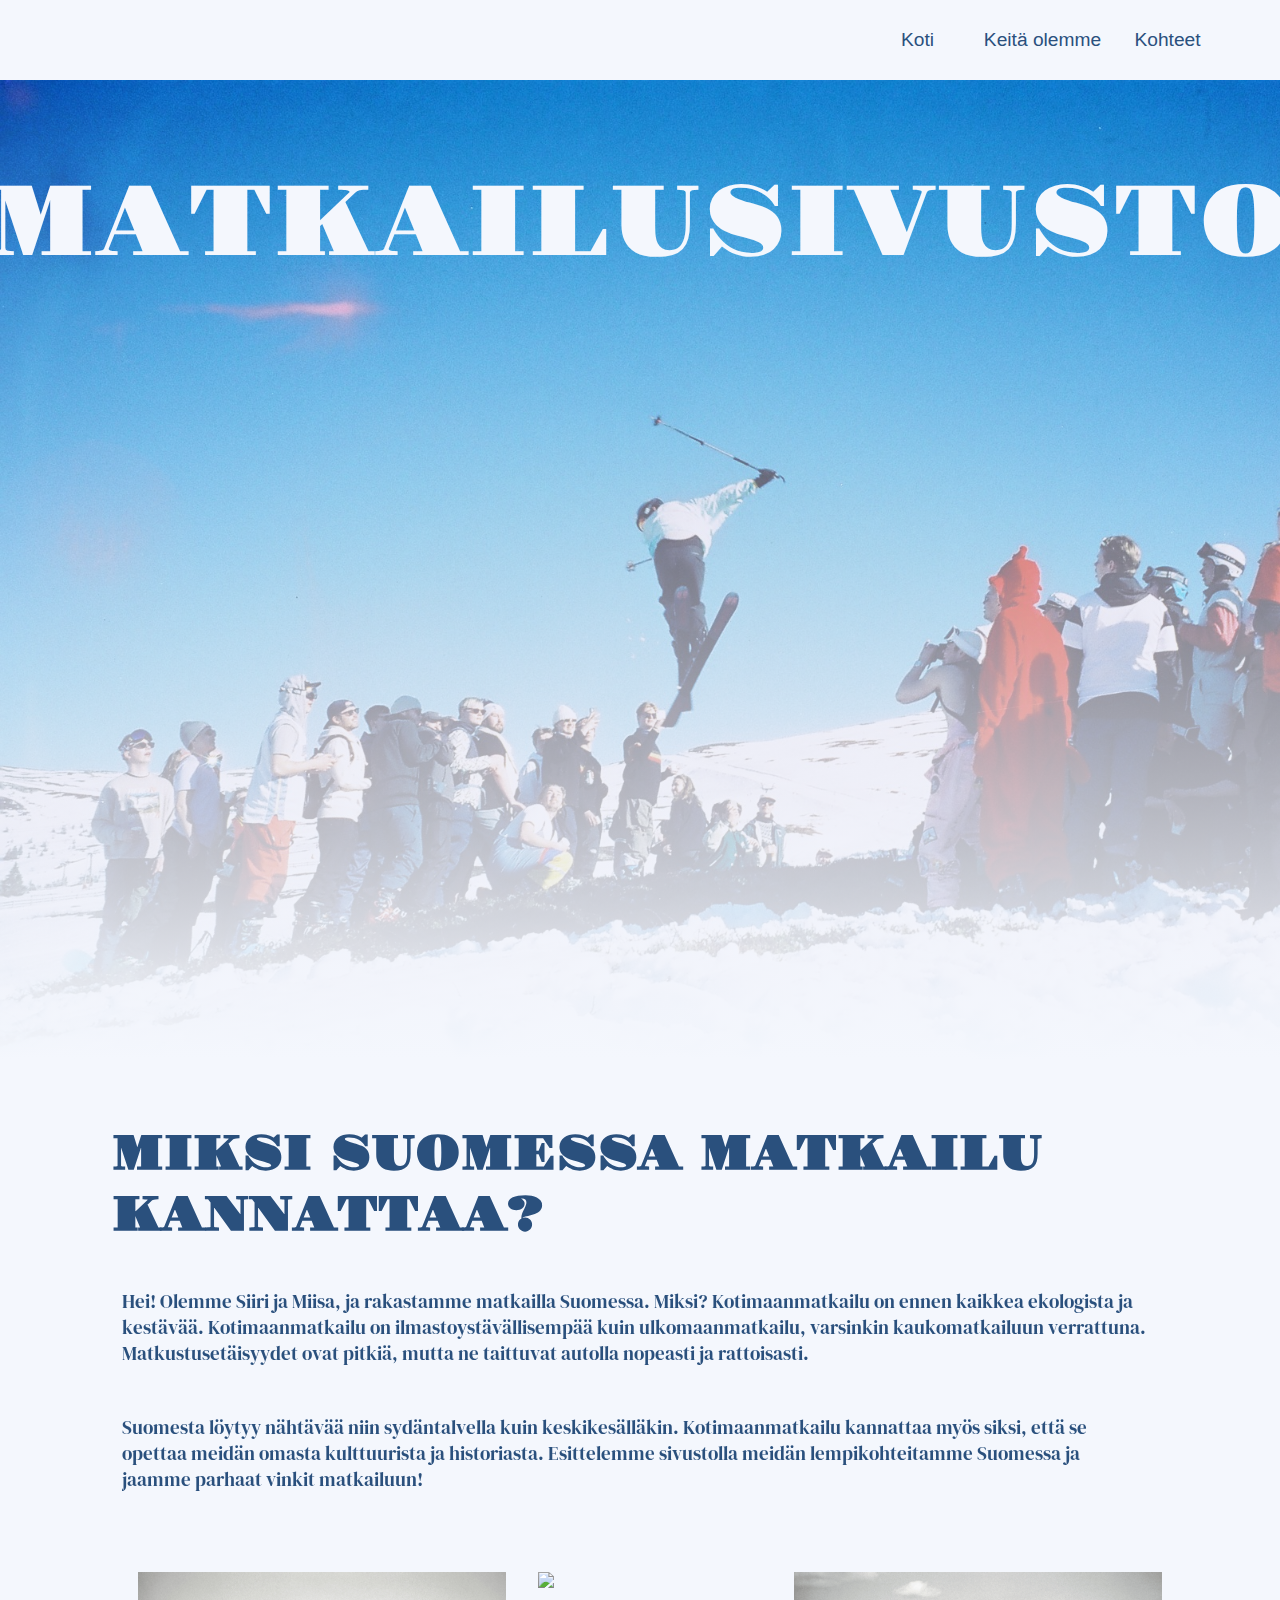
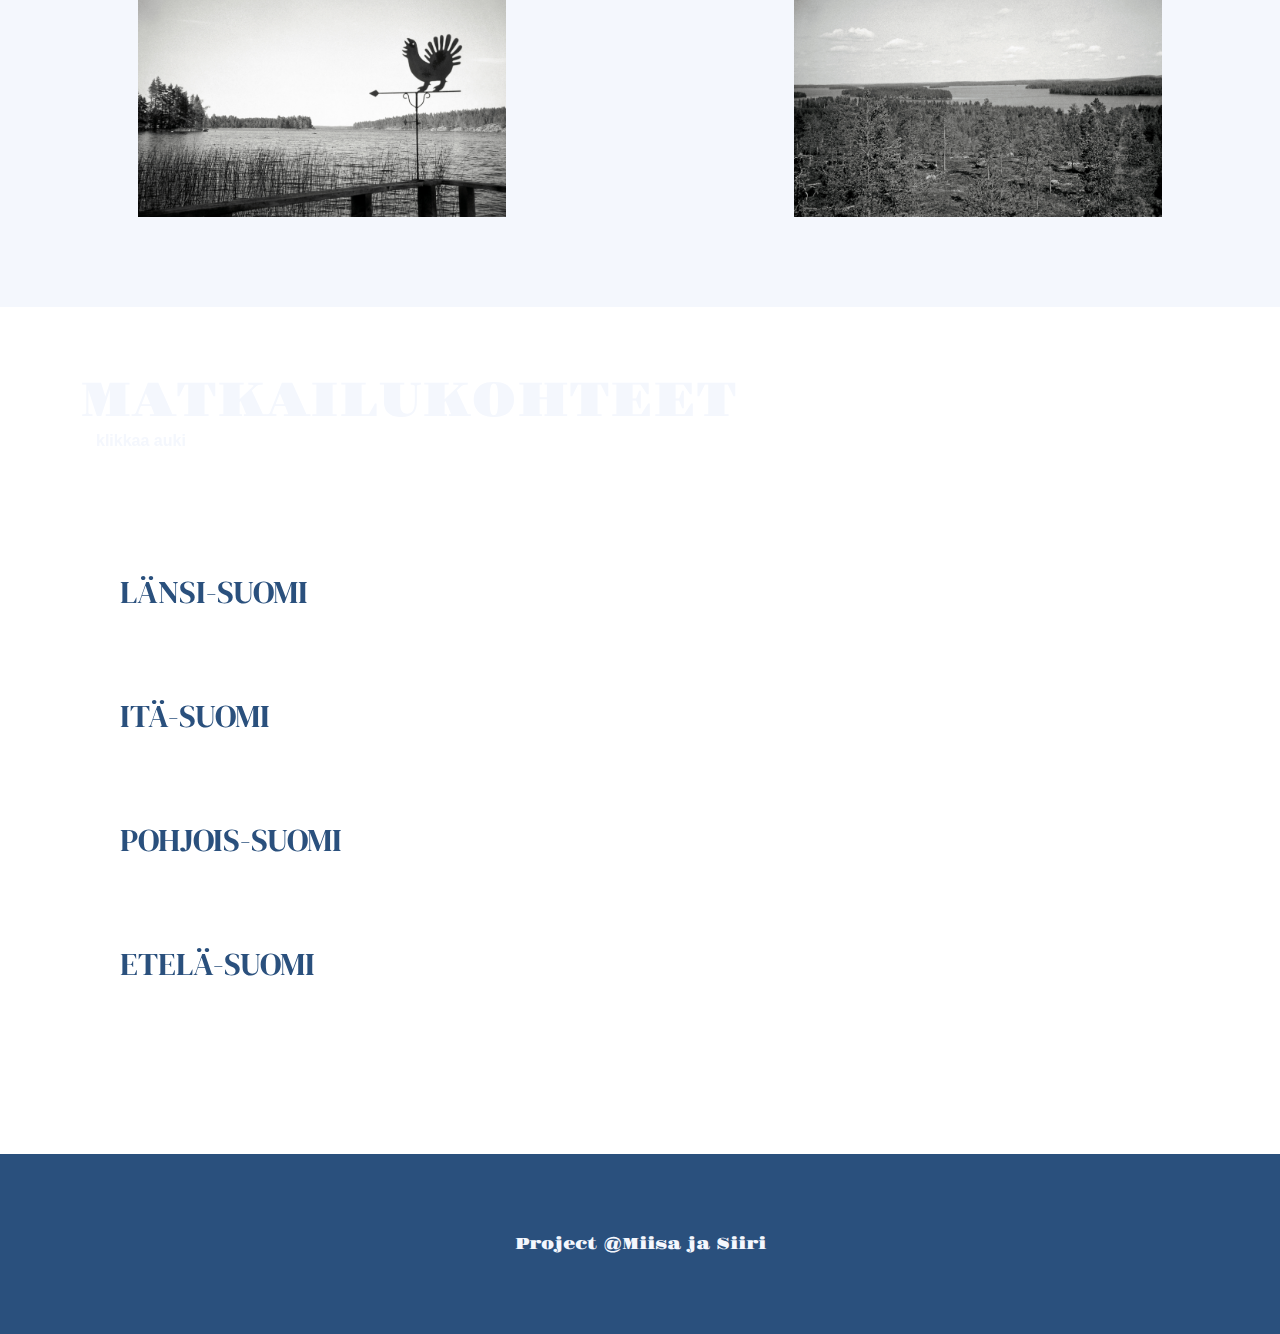
==== commit 9b48f956: "pullaus" ====
--- a/index.html
+++ b/index.html
@@ -72,12 +72,9 @@
 					<button onclick="showHideinfo('west')" class="btn" >Länsi-Suomi</button>
 					<div class="place hide" id="west">
 							<p>Suomen länsirannikko on täydellinen kotimaanmatkailureitti. Tältä reitiltä voit löytää upeita hiekkarantoja, peltomaisemia
-							ja hyvää lohikeittoa. 
+							ja hyvää lohikeittoa. Reitti on pitkä ja ainutlaatuinen niin hisorialtaan, maisemiltaan kuin kulttuuriltaan. Länsirannikkoa pitkin voit matkustaa
+							niin  veneillen, pyöräillen, meloen kuin patikoiden.
 							</p>
-							<p> Reitti on pitkä ja ainutlaatuinen niin hisorialtaan, maisemiltaan kuin kulttuuriltaan. Länsirannikkoa pitkin voit matkustaa
-								niin  
-							</p>
-							<p>veneillen, pyöräillen, meloen kuin patikoiden.</p>
 							<p> Rauma ja Pori ovat maamme länsirannikon historiallisimpia ja silti vilkkaimpia paikkakuntia.
 								Vaasan rannikolla sijaitseva Merenkurkun saaristo on Suomen ensimmäinen UNESCO:n luonnonperintökohde. Vaasassa
 								on myös jopa yli kaksikymmentä museota, joista yhden listasimme myös vinkit osioon. 
@@ -85,13 +82,13 @@
 							<p> Kokkolassa taas pääsee juhlimaan! Kaupungissa juhlitaan niin Talvitansseja kuin Wanhan Kallen kesäviikkoja. Muista pistäytyä
 								myös täällä.
 							</p>	
-							<p>Käy ainakin täällä:
 							<div class="p_wrap">
-								<p>- Ohtakarin ranta</p>
-								<p>- Kuntsin modernin taiteen museo</p>
-								<p>- Kalajoen hiekkasärkät</p>
-								<p>- Kokkolan puutalokeskusta</p>
-								<p>- Porin jokiranta</p>
+								<h>Käy ainakin täällä:</h>
+								<p> Ohtakarin ranta</p>
+								<hr> Kuntsin modernin taiteen museo</hr>
+								<hr>Kalajoen hiekkasärkät</hr>
+								<hr>Kokkolan puutalokeskusta</hr>
+									Porin jokiranta</p>
 							</div>
 							<video width="400" height="280" controls>
 								<source src="rt1.mp4" type="video/mp4">
--- a/style.css
+++ b/style.css
@@ -283,8 +283,9 @@
     justify-content: center;
 }
 
-.image_wrapper img{
-    display: flex;
+.img{
+    display: flex;
+    position: relative;
     justify-content: center;
     flex-direction: row;
     grid-column: auto;
@@ -294,8 +295,14 @@
     margin-top: 2rem;
     box-shadow: inset  10 0 0 0 rgb(29,29,29);
 
-}
-    
+
+}
+
+.img :hover{
+    -webkit-transition: -webkit-transform 0.4s;
+    transition: transform 0.4s;
+
+}
 
 @media screen and (max-width: 1100px) {
     .main_container{
@@ -364,9 +371,11 @@
 
 .places{
     background:linear-gradient(#F4F7FD 5%,#2A507D 90%)fixed;
+    background-repeat: no-repeat;
     height: 100%;
     z-index: 10;
     position: relative;
+    overflow: hidden;
 
 }
 
@@ -443,7 +452,7 @@
 
 .place_container p{
     color: #F4F7FD;
-    padding: 0.5rem;
+    padding: 1rem;
     font-family: 'DM Serif Display', serif;
 
 }
@@ -453,7 +462,7 @@
 }
 
 .btn{
-    padding: 2rem;
+    padding: 2.5rem;
     background: none;
     border: none;
     text-transform: uppercase;
@@ -483,6 +492,7 @@
     display: flex;
     position: relative;
     justify-content: center;
+    z-index: 10;
 
 }
 .footermain_content p{
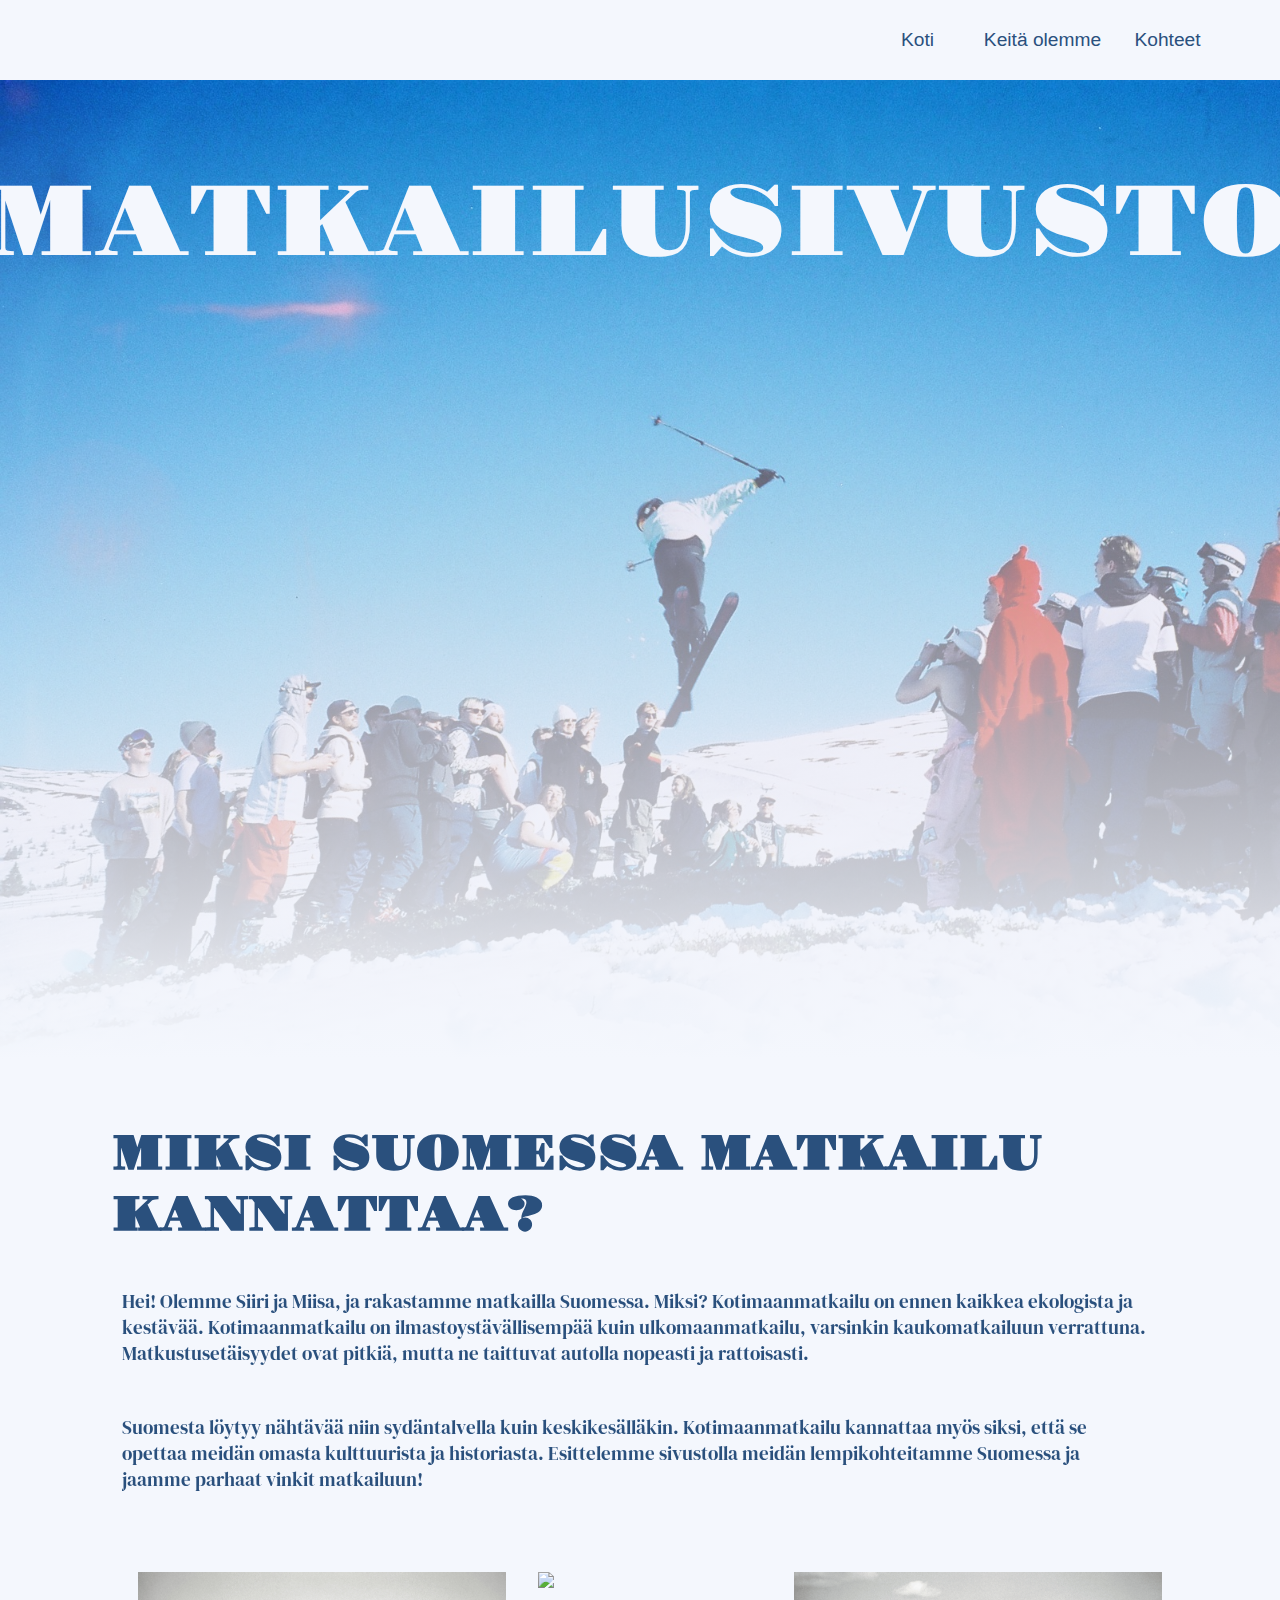
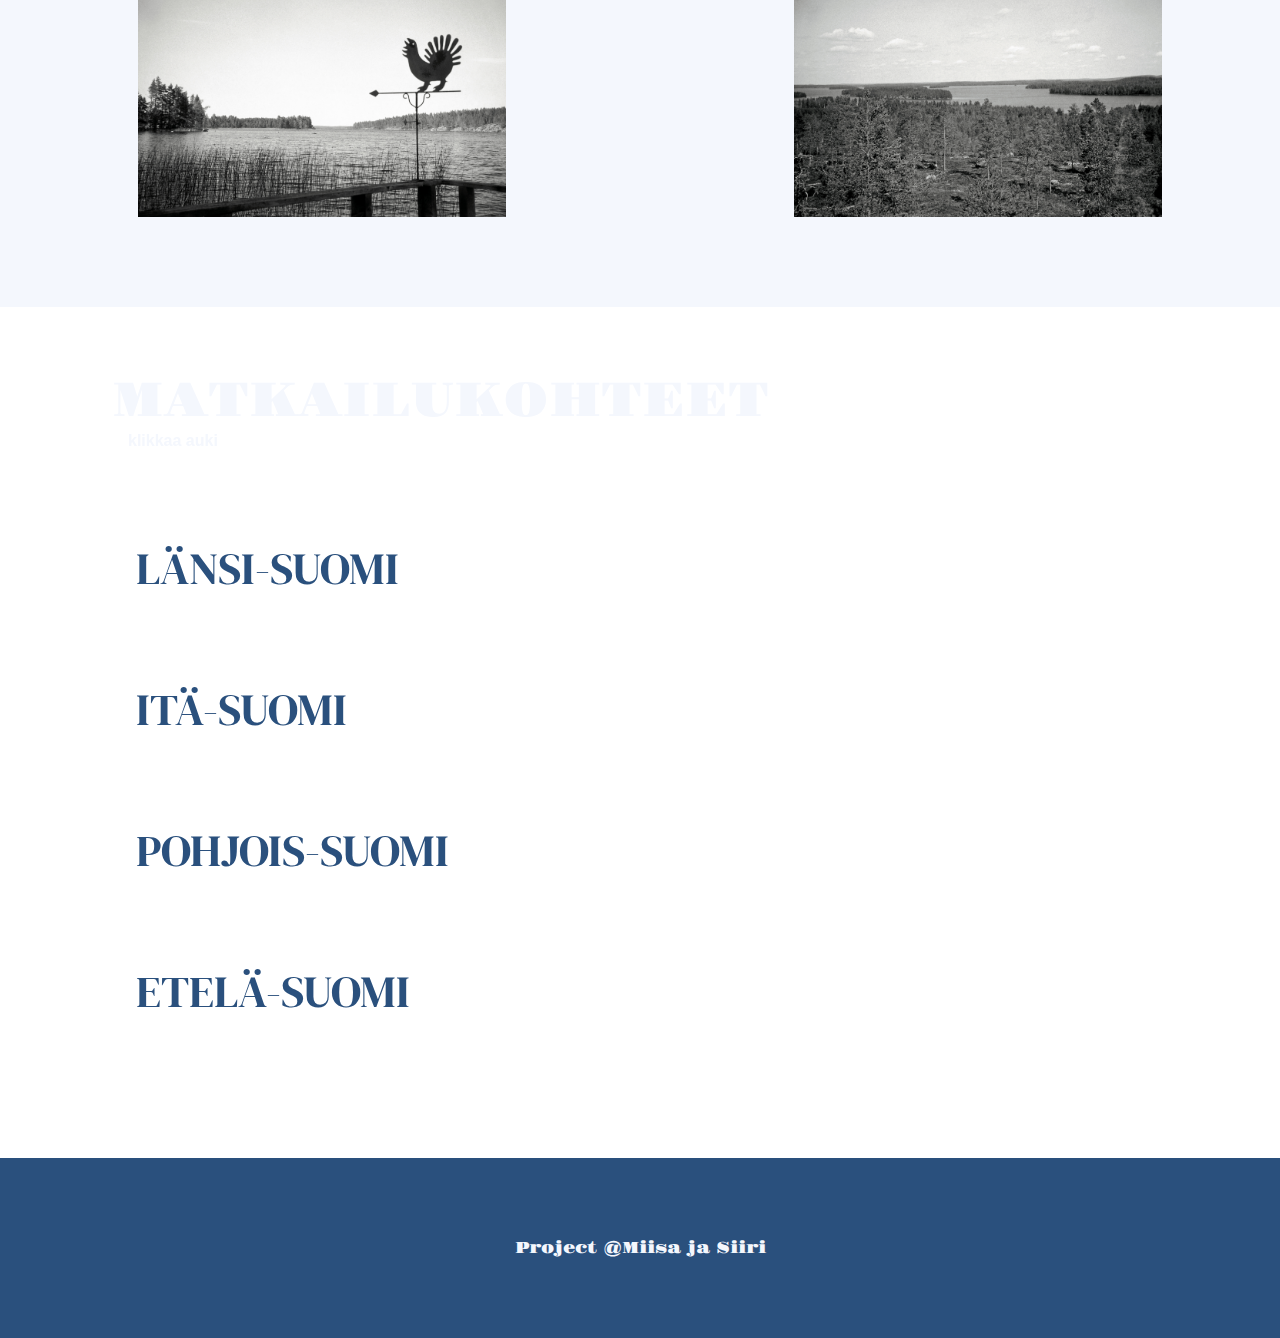
==== commit 90b62b08: "niijo" ====
--- a/index.html
+++ b/index.html
@@ -84,18 +84,18 @@
 							</p>	
 							<div class="p_wrap">
 								<h>Käy ainakin täällä:</h>
-								<p> Ohtakarin ranta</p>
-								<hr> Kuntsin modernin taiteen museo</hr>
-								<hr>Kalajoen hiekkasärkät</hr>
-								<hr>Kokkolan puutalokeskusta</hr>
-									Porin jokiranta</p>
-							</div>
+							</div>
+							<div class="image_wrapper2">	
 							<video width="400" height="280" controls>
 								<source src="rt1.mp4" type="video/mp4">
 							</video>
+							</div>
 							<div class="kommentti_wrapper">
 								<textarea name="comments" class="kommenttikentta" id="west_comment" spellcheck="false">Jätä kommentti!</textarea>
-								<input id="west_comment_button" type="submit" value="Submit" class="napit" onclick="InsertComment('west_comment','west')">
+								<input id="west_comment_button" type="submit" value="Submit" class="napit" onclick="InsertComment('west_comment','com_wrap_west')">
+							</div>
+							<div id="com_wrap_west" class="comment_class">  
+
 							</div>
 			
 					</div>
@@ -114,15 +114,17 @@
 							<p>Parikkalasta pohjoiseen odottaa Imatrankoskeen verrattava perinteinen matkailuihme, Punkaharju. Suomen kuuluisin harju on 
 								kauneudeltaan maineensa veroinen, ja sen ympäristössä voi myös ihastella Suomen korkeimpia puita.</p>
 					
-							<p>Käy ainakin täällä:</p>
-							<p>- Saimaan saaristo</p>
-							<p>- Savonlinna</p>
-							<p>- Kolin kansallispuisto</p>
-							<p>- Imatrankoski</p>
-							<p>- Parikkalan patsaspuisto</p>
+							<div class="p_wrap">
+								<h>Käy ainakin täällä:</h>
+							</div>
+							<div class="image_wrapper2">	
+							</div>
 							<div class="kommentti_wrapper">
 								<textarea name="comments" class="kommenttikentta" id="east_comment" spellcheck="false">Jätä kommentti!</textarea>
-								<input id="east_comment_button" type="submit" value="Submit" class="napit" onclick="InsertComment('east_comment','east')">
+								<input id="east_comment_button" type="submit" value="Submit" class="napit" onclick="InsertComment('east_comment','com_wrap_east')">
+							</div>
+							<div id="com_wrap_east" class="comment_class">  
+
 							</div>
 							
 	
@@ -142,21 +144,21 @@
 						<p>Lempivaellusreittimme Pohjois-Suomessa on Karhunkierros, joka vie patikoijan Oulangan kansallispuiston parhaimpiin
 							maisemiin. Vaellusreitti ei ole syyttä Suomen suosituin: legandaariselta 85km reitiltä löytyy niin suo- kuin järvimaisemaa.
 							 Katso video vaellukselta ja jätä kommentti ;-) </p>
+
+						 <div class="p_wrap">
+							<h>Käy ainakin täällä:</h>
+						</div>
+						<div class="image_wrapper2">	
+							<video width="400" height="280" controls>
+								<source src="karhunkierros.mp4" type="video/mp4">
+							</video>
+						</div>
+							<textarea name="comments" class="kommenttikentta" id="north_comment" spellcheck="false">Mitä pidit?</textarea>
+							<input id="north_comment_button" type="submit" value="Submit" class="napit" onclick="InsertComment('north_comment','com_wrap_north')">
+						<div id="com_wrap_north" class="comment_class">  
+
+						</div>
 						
-						<p>Käy ainakin täällä:</p>
-						
-						<p>- Kemin jalokivigalleria </p>
-						<p>- Oulangan kansallispuisto</p>
-						<p>- Korvatunturi</p>
-						<p>- Inarinjärvi </p>
-						<p>- Hetta-Pallas-vaellusreitti</p>
-						<p>- Sodankylän elokuvajuhlat</p>
-						<video width="400" height="280" controls>
-							<source src="karhunkierros.mp4" type="video/mp4">
-						</video>
-							<textarea name="comments" class="kommenttikentta" id="north_comment" spellcheck="false">Jätä kommentti!</textarea>
-							<input id="north_comment_button" type="submit" value="Submit" class="napit" onclick="InsertComment('north_comment','north')">
-	
 				</div>
 				<div class="place_container">
 					<button onclick="showHideinfo('south')" class="btn" >Etelä-Suomi</button>
@@ -166,20 +168,19 @@
 							aina Uuteenkaupunkiin asti, ja kattaa myös sisämaan kaupungit, kuten Lahden, Hämeenlinnan ja Kouvolan. Etelä-Suomen rannikkokaupunkeja ovat Kotka, Porvoo, Turku, Naantali ja Länsi-Turunmaa. </p>
 						<p>Lahti on meidän lempikohde Etelä-Suomessa. Messilän hiihtokeskuksen ja Salpausselän kisojen lisäksi kaupunki on myös Lahden sinfoniaorkesterin
 							(Sinfonia Lahti) ja Sibelius–festivaalin koti. Myös eteläisen Suomen vaihteleva ja huikean kaunis luonto on hyvä matkakohde itsessään.</p>
-						<p>Käy ainakin täällä:</p>
-						
-						<p>- Suomenlinna </p>
-						<p>- Ääniwalli VUM Open Air</p>
-						<p>- Senaatintori</p>
-						<p>- Turun linna </p>
-						<p>- Messilän hiihtokeskus</p>
-						<p>- Linnanmäki</p>
-						<div class="image_wrapper">
+						<div class="p_wrap">
+							<h>Käy ainakin täällä:</h>
+						</div>
+						<div class="image_wrapper2">
 							<img class="img" src="kuva4.jpg"></img>
 						</div>
 						<div class="kommentti_wrapper">
 							<textarea name="comments" class="kommenttikentta" id="south_comment" spellcheck="false">Jätä kommentti!</textarea>
-							<input id="south_comment_button" type="submit" value="Submit" class="napit" onclick="InsertComment('south_comment','south')">
+							<input id="south_comment_button" type="submit" value="Submit" class="napit" onclick="InsertComment('south_comment','com_wrap_south')">
+					
+						</div>
+						<div id="com_wrap_south" class="comment_class">  
+
 						</div>
 							
 							
--- a/style.css
+++ b/style.css
@@ -269,9 +269,8 @@
     -moz-background-clip: text;
     -webkit-text-fill-color: transparent;
     -moz-text-fill-color: transparent;
-    margin-bottom:  32px;
+    margin-bottom: 32px;
     margin-right: 30px;
-    font-weight: 500ft a;
     flex: 1 0 60%;
     
 }
@@ -320,7 +319,6 @@
     }
 
 
-
     .main_content h1{
         font-size: 1.8rem;
     }
@@ -372,7 +370,7 @@
 .places{
     background:linear-gradient(#F4F7FD 5%,#2A507D 90%)fixed;
     background-repeat: no-repeat;
-    height: 100%;
+    height: 90%;
     z-index: 10;
     position: relative;
     overflow: hidden;
@@ -380,7 +378,7 @@
 }
 
 .place_wrapper{
-    padding: 2rem 0 8rem 5rem;
+    padding: 3rem 6rem 6rem 6rem;
     display: flex;
     flex-direction: column;
     align-self: start;
@@ -388,16 +386,24 @@
 
 .place_container{
     display: flex;
-    flex-direction: column;
+    flex-wrap: wrap;
     align-items: flex-start;
     position: relative;
-
+    height: 90%;
+    width: 100%;
 }
 
 .place{
     transition: 0.3s ease-in-out;
     height: 50%;
 
+}
+
+.place{
+    display: flex;
+    flex-wrap: wrap;
+    flex: 2 0 100%;
+    justify-content: center;
 }
 .place * {
     transition: 0.3s ease-in-out;
@@ -422,20 +428,20 @@
     background: rgb(161, 79, 40); 
     -moz-border-radius: 80px; 
     -webkit-border-radius: 80px; 
-    border-radius: 320px;
+    border-radius: 100%;
     padding-left: 2rem;
     text-align: center;
     box-shadow: 1px;
+    margin: 3rem;
 
 }
 
 .places h1{
     align-self: flex-start;
-    padding: 4rem 3rem 0 5rem;
+    padding: 4rem 6rem 0 7rem;
     font-weight: 200;
     text-transform: uppercase;
     font-family: 'Gravitas One', cursive;
-
     font-size: 3rem;
     color:#F4F7FD;
     box-shadow: #081a31;
@@ -443,8 +449,7 @@
 }
 
 .places h2{
-    margin-left: 6rem;
-    margin-bottom: 3rem;
+    margin-left: 8rem;
     color: #F4F7FD;
     font-size: 1rem;
     text-transform: lowercase;
@@ -452,37 +457,71 @@
 
 .place_container p{
     color: #F4F7FD;
-    padding: 1rem;
+    padding: 1.5rem;
+    margin-left: 2rem;
+    margin-right: 2rem;
+    font-size: 1.2rem;
     font-family: 'DM Serif Display', serif;
 
 }
 
-.place video{
-    align-self: flex-start;
-}
+
 
 .btn{
     padding: 2.5rem;
     background: none;
     border: none;
     text-transform: uppercase;
-    font-size: 2rem;
+    font-size: 2.8rem;
     color: #2A507D;
     font-family: 'DM Serif Display', serif;
-
-    
-
+}
+
+.image_wrapper2{
+    padding: 3rem;
+    margin-left: 6rem;
+    align-self: flex-end;
+    flex: 2 0 50%;
 }
 
 /* kommenttikentta */
 
 .kommentti_wrapper{
-    display: flex;
-
-    border: 4rem;
-    padding: 5rem;
-
-
+
+  color: #797b85 ;
+  width: 500px;
+  height: 60px;
+  margin-top: 20px;
+
+  border: none;
+  /*border-bottom: 2px solid rgb(255, 255, 255);*/
+  align-content: center;
+  resize: none;
+  color: transparent;
+  justify-content: center;
+  align-self: center;
+
+}
+
+.comment_class {
+    display: flex;
+    flex-direction: column;
+    align-items: center;
+    margin-top: 35px;
+    padding-top: 15px;
+    background-color: rgba(237, 161, 164, 0.2);
+    width: 50%;
+    min-height: 370px;
+    align-content: center;
+    justify-content: center;
+
+}
+
+.kommenttikentta {
+
+border: none;
+background-color: transparent;
+justify-content: center;
 
 }
 
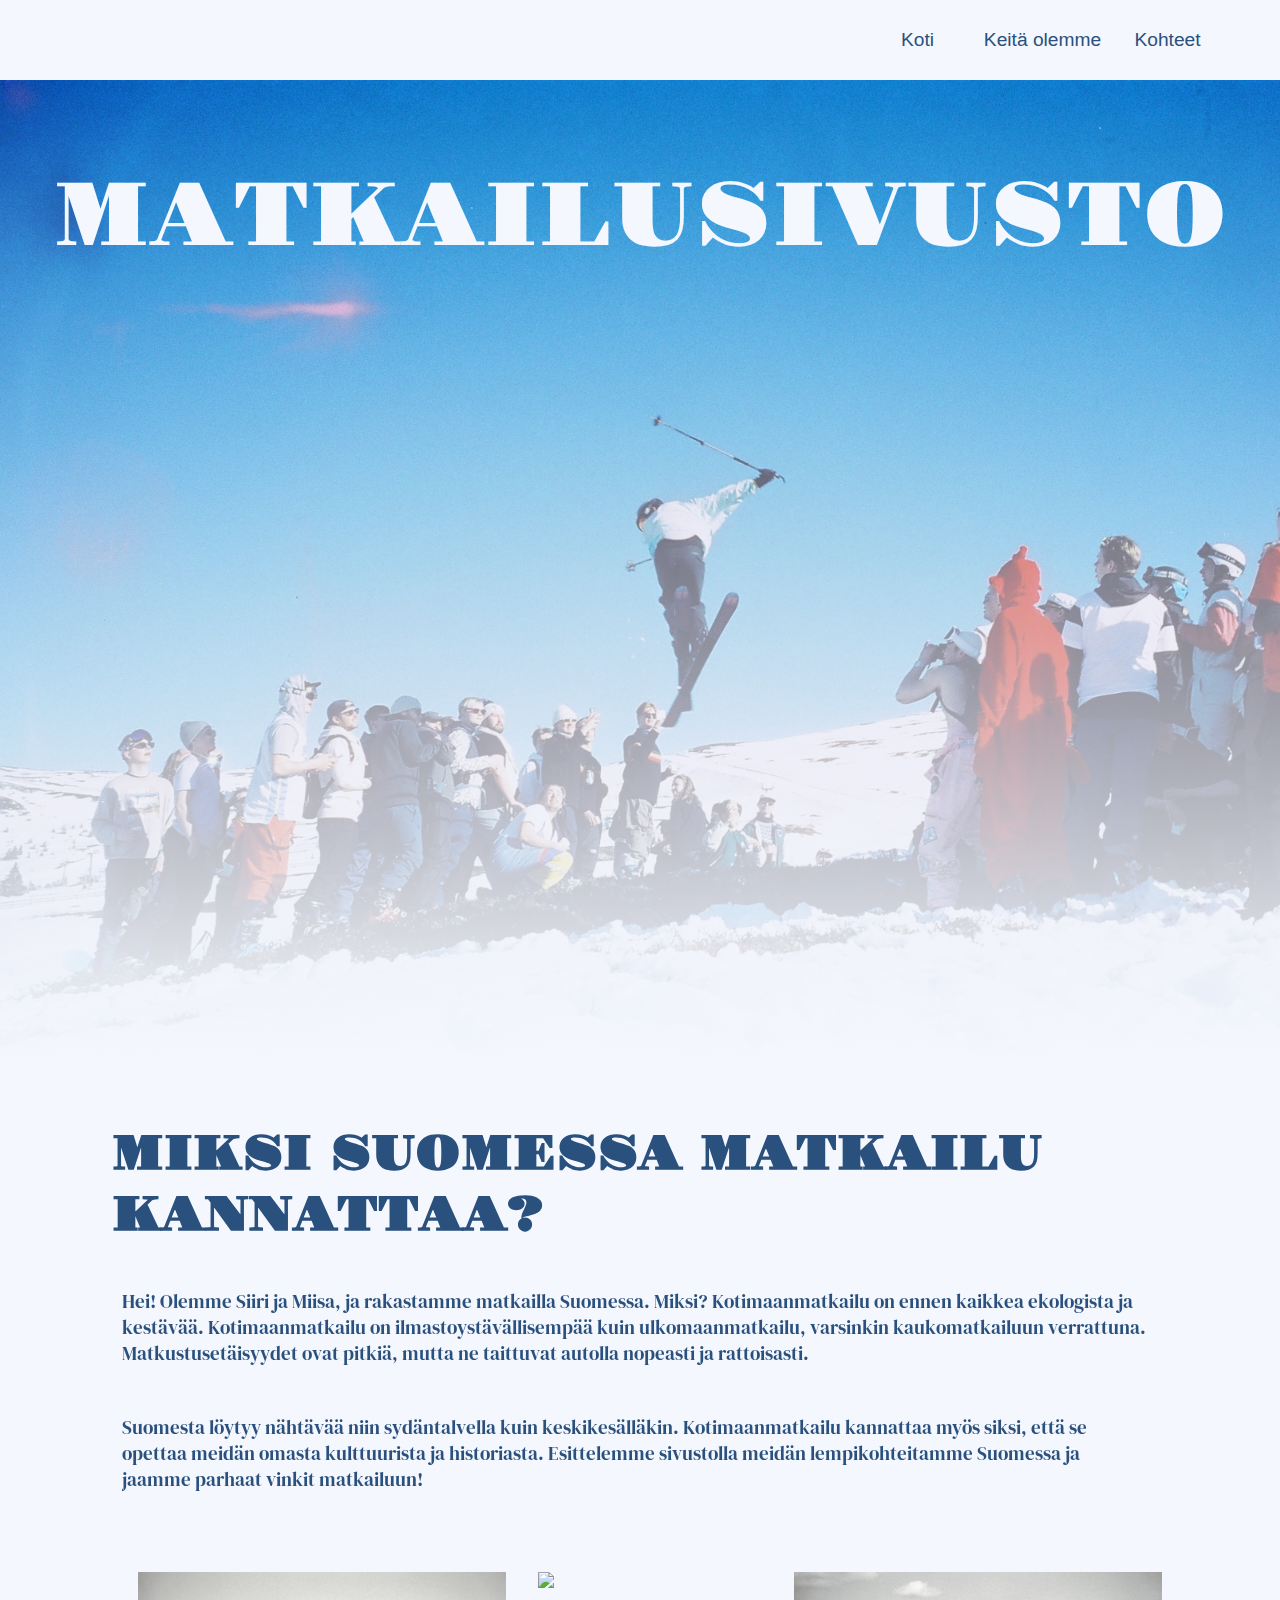
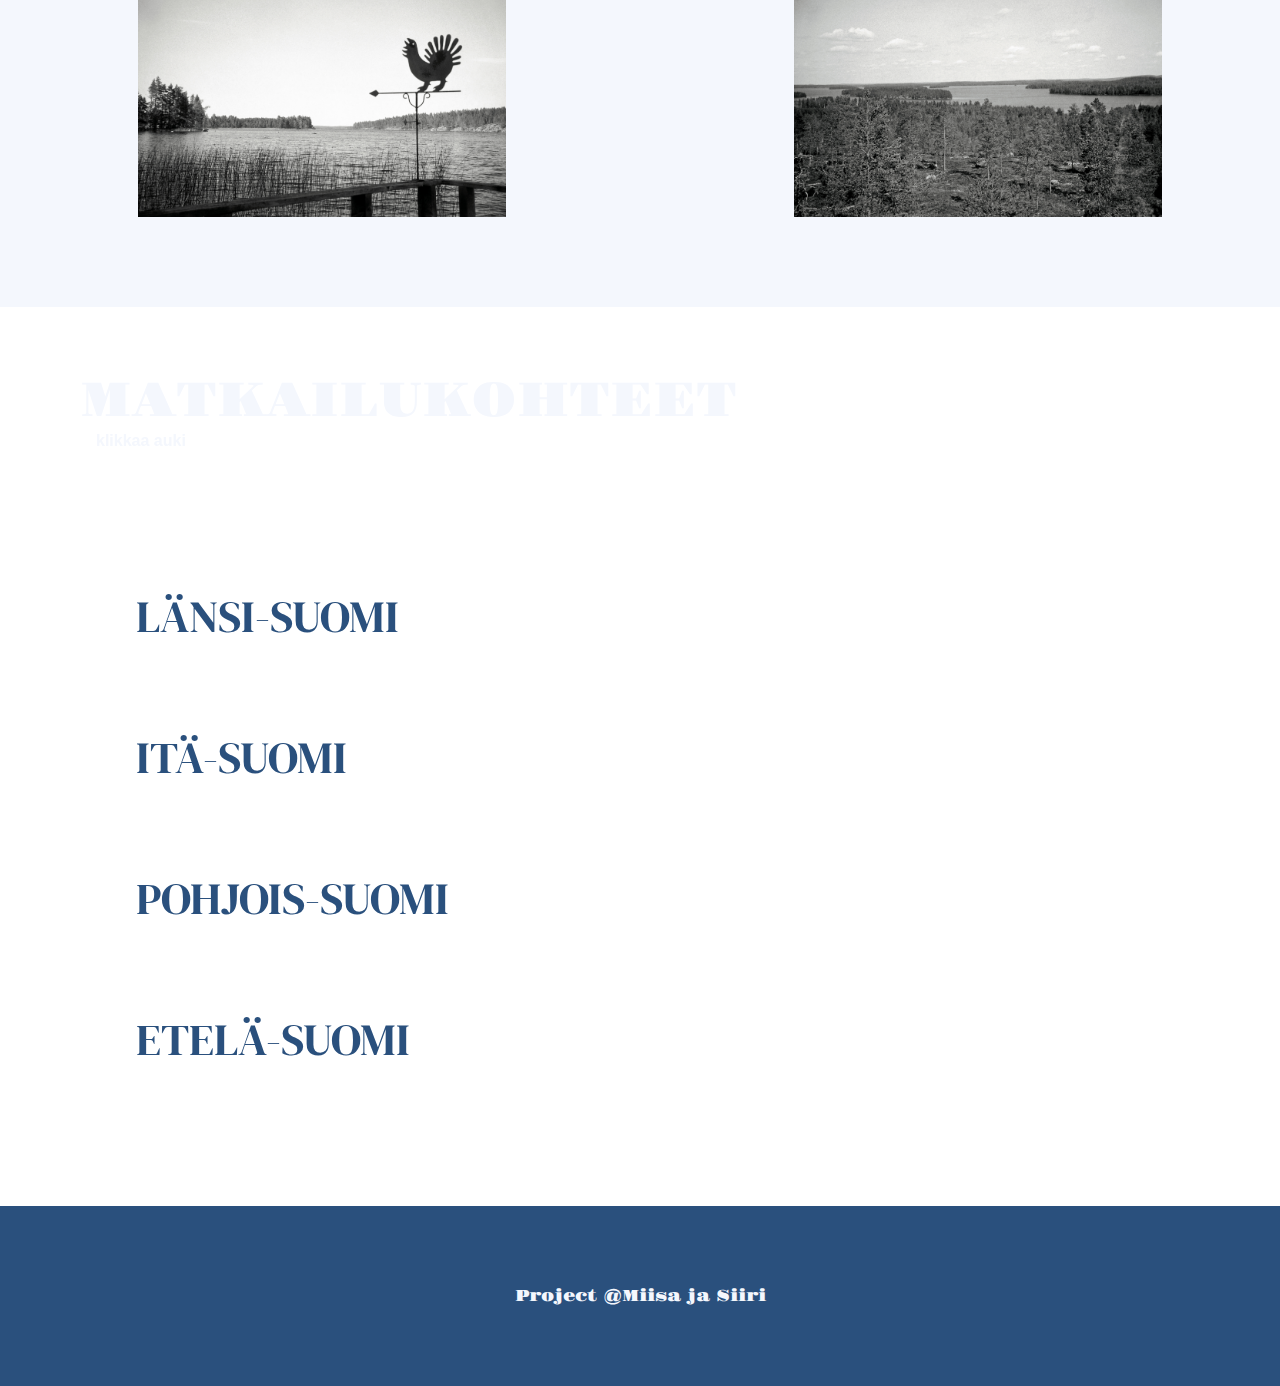
==== commit e354fe90: "isot muutokset" ====
--- a/index.html
+++ b/index.html
@@ -1,7 +1,7 @@
 <!DOCTYPE html>
 <html>
 	<head>
-		<title>Portfolio Siiri Hytönen</title>
+		<title>Matkailusivusto</title>
 		<meta charset = "UTF-8" />
 		<meta name="description" content="Matkailusivusto" />
 		<meta name="keywords" content="SuomiMatkailu html " />
@@ -60,7 +60,6 @@
 						<img class="img" src="kuva2.jpg"></img>
 					</div>
 				</div>
-
 			</div>
 		</Section>
 
@@ -83,7 +82,7 @@
 								myös täällä.
 							</p>	
 							<div class="p_wrap">
-								<h>Käy ainakin täällä:</h>
+								<img src="lan.png" class="img1"></img>
 							</div>
 							<div class="image_wrapper2">	
 							<video width="400" height="280" controls>
@@ -93,11 +92,9 @@
 							<div class="kommentti_wrapper">
 								<textarea name="comments" class="kommenttikentta" id="west_comment" spellcheck="false">Jätä kommentti!</textarea>
 								<input id="west_comment_button" type="submit" value="Submit" class="napit" onclick="InsertComment('west_comment','com_wrap_west')">
-							</div>
-							<div id="com_wrap_west" class="comment_class">  
-
-							</div>
-			
+								<div id="com_wrap_west" class="comment_class">  
+								</div>
+						</div>
 					</div>
 				<div class="place_container">
 					<button onclick="showHideinfo('east')" class="btn" >Itä-Suomi</button>
@@ -115,19 +112,16 @@
 								kauneudeltaan maineensa veroinen, ja sen ympäristössä voi myös ihastella Suomen korkeimpia puita.</p>
 					
 							<div class="p_wrap">
-								<h>Käy ainakin täällä:</h>
+								<img class="img1" src="ita.png"></img>
 							</div>
 							<div class="image_wrapper2">	
 							</div>
 							<div class="kommentti_wrapper">
 								<textarea name="comments" class="kommenttikentta" id="east_comment" spellcheck="false">Jätä kommentti!</textarea>
 								<input id="east_comment_button" type="submit" value="Submit" class="napit" onclick="InsertComment('east_comment','com_wrap_east')">
+							<div id="com_wrap_east" class="comment_class">  
 							</div>
-							<div id="com_wrap_east" class="comment_class">  
-
-							</div>
-							
-	
+						</div>
 				</div>
 				<div class="place_container">
 					<button onclick="showHideinfo('north')" class="btn" >Pohjois-Suomi</button>
@@ -146,18 +140,19 @@
 							 Katso video vaellukselta ja jätä kommentti ;-) </p>
 
 						 <div class="p_wrap">
-							<h>Käy ainakin täällä:</h>
+							<img class="img1" src="pohj.png"></img>
 						</div>
 						<div class="image_wrapper2">	
 							<video width="400" height="280" controls>
 								<source src="karhunkierros.mp4" type="video/mp4">
 							</video>
 						</div>
+						<div class="kommentti_wrapper">
 							<textarea name="comments" class="kommenttikentta" id="north_comment" spellcheck="false">Mitä pidit?</textarea>
 							<input id="north_comment_button" type="submit" value="Submit" class="napit" onclick="InsertComment('north_comment','com_wrap_north')">
-						<div id="com_wrap_north" class="comment_class">  
-
+							<div id="com_wrap_north" class="comment_class">  
 						</div>
+					</div>
 						
 				</div>
 				<div class="place_container">
@@ -167,9 +162,9 @@
 							joten Etelä-Suomi on luonnollisesti täynnä kulttuurihistoriallisesti merkittäviä kohteita ja nähtävyyksiä. Alue ulottuu Imatralta
 							aina Uuteenkaupunkiin asti, ja kattaa myös sisämaan kaupungit, kuten Lahden, Hämeenlinnan ja Kouvolan. Etelä-Suomen rannikkokaupunkeja ovat Kotka, Porvoo, Turku, Naantali ja Länsi-Turunmaa. </p>
 						<p>Lahti on meidän lempikohde Etelä-Suomessa. Messilän hiihtokeskuksen ja Salpausselän kisojen lisäksi kaupunki on myös Lahden sinfoniaorkesterin
-							(Sinfonia Lahti) ja Sibelius–festivaalin koti. Myös eteläisen Suomen vaihteleva ja huikean kaunis luonto on hyvä matkakohde itsessään.</p>
+							(Sinfonia Lahti) ja Sibelius-festivaalin koti. Myös eteläisen Suomen vaihteleva ja huikean kaunis luonto on hyvä matkakohde itsessään.</p>
 						<div class="p_wrap">
-							<h>Käy ainakin täällä:</h>
+							<img class="img1" src="hel.png"></img>
 						</div>
 						<div class="image_wrapper2">
 							<img class="img" src="kuva4.jpg"></img>
@@ -177,19 +172,12 @@
 						<div class="kommentti_wrapper">
 							<textarea name="comments" class="kommenttikentta" id="south_comment" spellcheck="false">Jätä kommentti!</textarea>
 							<input id="south_comment_button" type="submit" value="Submit" class="napit" onclick="InsertComment('south_comment','com_wrap_south')">
-					
+							<div id="com_wrap_south" class="comment_class">  
 						</div>
-						<div id="com_wrap_south" class="comment_class">  
-
-						</div>
-							
-							
-	
 				</div>
-				
 			</div>
+		
 		</section>
-
 		<footer class="footer_container" id="contact">
 			<div class="footer_links">
 				<div class="footer_link_wrapper">
--- a/style.css
+++ b/style.css
@@ -179,11 +179,14 @@
 }
 
 .hero_heading {
+    flex-grow: 1;
+    flex-shrink: 1;
+    flex: 1 0 50%;
     font-family: 'Gravitas One', cursive;
     font-weight: lighter;
     align-self: center;
     position: fixed;
-    font-size: 100px;
+    font-size: 90px;
     text-transform: uppercase;
     margin: 32px;
     margin-top: 5rem;
@@ -191,23 +194,26 @@
     z-index: 0;
 }
 
-
-@media screen and (max-width:768px) {
+@media screen and (max-width:1090px) {
     .hero_heading {
-        font-size: 60px;
+        font-size: 50px;
         align-self: center;
         text-shadow: white;
         box-shadow: inset;
+        position: fixed;
         
     }
 }
 
-.about {
-
-    z-index: 10;
-    position: relative;
-
-
+@media screen and (max-width:768px) {
+    .hero_heading {
+        font-size: 50px;
+        align-self: center;
+        text-shadow: white;
+        box-shadow: inset;
+        position: fixed;
+        
+    }
 }
 
 /* ABOUT */
@@ -241,6 +247,7 @@
     align-items: center;
     margin-bottom: 1rem;
     font-family: 'Gravitas One', cursive;
+   
 
 
 }
@@ -280,7 +287,9 @@
     position: relative;
     flex-direction: row;
     justify-content: center;
-}
+    flex: 2;
+}
+
 
 .img{
     display: flex;
@@ -288,11 +297,14 @@
     justify-content: center;
     flex-direction: row;
     grid-column: auto;
+    grid-template-columns: max-content max-content;
     align-items: center;
+    grid-template-columns: auto auto 1fr;
     width: 400px;
     padding: 1rem;
     margin-top: 2rem;
     box-shadow: inset  10 0 0 0 rgb(29,29,29);
+    flex-shrink: 2;
 
 
 }
@@ -318,6 +330,13 @@
 
     }
 
+    .header {
+        align-self: center;
+        margin-left: 3rem;
+        margin-right: 3rem;
+        margin-bottom: 1.5rem;
+
+    }
 
     .main_content h1{
         font-size: 1.8rem;
@@ -329,11 +348,6 @@
         font-size: 1.2rem;
     }
 
-    .image_wrapper img{
-      
-    }
-
-
 
 }
 
@@ -356,9 +370,16 @@
     }
 
     .header{
+        align-self: center;
         text-align: center;
-        margin-left: 0px;
-        margin-right: 0px;
+        margin-left: 0rem;
+        margin-right: 0rem;
+    }
+
+    .image_wrapper{
+        align-items: center;
+        justify-content: center;
+        flex-direction: column;
     }
     
 
@@ -366,14 +387,16 @@
 
 
 /* Places */
+
 
 .places{
     background:linear-gradient(#F4F7FD 5%,#2A507D 90%)fixed;
     background-repeat: no-repeat;
-    height: 90%;
+    height: 100%;
     z-index: 10;
     position: relative;
     overflow: hidden;
+    box-shadow: inset 0 0 0 0 rgb(29,29,29);
 
 }
 
@@ -383,27 +406,41 @@
     flex-direction: column;
     align-self: start;
 }
-
-.place_container{
-    display: flex;
-    flex-wrap: wrap;
-    align-items: flex-start;
-    position: relative;
-    height: 90%;
-    width: 100%;
+.places h1{
+    align-self: flex-start;
+    padding: 4rem 3rem 0 5rem;
+    font-weight: 200;
+    text-transform: uppercase;
+    font-family: 'Gravitas One', cursive;
+    -webkit-background-clip: text;
+    -moz-background-clip: text;
+    text-transform: uppercase;
+    font-size: 3rem;
+    color:#F4F7FD;
+    box-shadow: #081a31;
+
+}
+
+.places h2{
+    margin-left: 6rem;
+    margin-bottom: 3rem;
+    color: #F4F7FD;
+    font-size: 1rem;
+    text-transform: lowercase;
+    -webkit-background-clip: text;
+    -moz-background-clip: text;
 }
 
 .place{
     transition: 0.3s ease-in-out;
-    height: 50%;
-
+    display: flex;
 }
 
 .place{
-    display: flex;
     flex-wrap: wrap;
     flex: 2 0 100%;
-    justify-content: center;
+    width: 100%;
+    height: 90%;
 }
 .place * {
     transition: 0.3s ease-in-out;
@@ -425,34 +462,16 @@
     position: relative;
     width: 320px;
     height: 320px;
-    background: rgb(161, 79, 40); 
     -moz-border-radius: 80px; 
     -webkit-border-radius: 80px; 
     border-radius: 100%;
     padding-left: 2rem;
-    text-align: center;
     box-shadow: 1px;
     margin: 3rem;
-
-}
-
-.places h1{
-    align-self: flex-start;
-    padding: 4rem 6rem 0 7rem;
-    font-weight: 200;
-    text-transform: uppercase;
-    font-family: 'Gravitas One', cursive;
-    font-size: 3rem;
-    color:#F4F7FD;
-    box-shadow: #081a31;
-
-}
-
-.places h2{
-    margin-left: 8rem;
-    color: #F4F7FD;
-    font-size: 1rem;
-    text-transform: lowercase;
+    margin-left: 2rem;
+}
+.img1{
+    width: 120%;
 }
 
 .place_container p{
@@ -462,9 +481,9 @@
     margin-right: 2rem;
     font-size: 1.2rem;
     font-family: 'DM Serif Display', serif;
-
-}
-
+    font-size: 1.2rem;
+
+}
 
 
 .btn{
@@ -479,51 +498,190 @@
 
 .image_wrapper2{
     padding: 3rem;
-    margin-left: 6rem;
+    margin-left: 8rem;
     align-self: flex-end;
-    flex: 2 0 50%;
+    flex: 1 0 50%;
 }
 
 /* kommenttikentta */
 
 .kommentti_wrapper{
-
-  color: #797b85 ;
-  width: 500px;
-  height: 60px;
-  margin-top: 20px;
-
-  border: none;
-  /*border-bottom: 2px solid rgb(255, 255, 255);*/
-  align-content: center;
-  resize: none;
-  color: transparent;
-  justify-content: center;
-  align-self: center;
-
-}
+    display: flex;
+    flex-direction: column;
+    justify-content: center;
+    align-items: center;
+    color: #797b85 ;
+    padding: 64px;
+    height: auto;
+    width: 100%;
+    border-bottom: 1px solid #2A507D;
+    align-items: center;
+    resize: none;
+    color: transparent;
+    border-top: 2px solid #2A507D;
+    margin-top: 2rem;
+
+}
+
+.napit {
+    display: inline-block;
+    text-align: center;
+    font-size: 15px;
+    padding: none;
+    background: rgba(76, 79, 107, 0.2);
+    border: none;
+    width: 200px;
+    font-weight: bold;
+    margin-top: 20px;
+    color:rgb(244, 247, 253);
+    font-family: "Sedgwick+Ave", cursive;
+}
+
+
 
 .comment_class {
     display: flex;
     flex-direction: column;
-    align-items: center;
     margin-top: 35px;
     padding-top: 15px;
-    background-color: rgba(237, 161, 164, 0.2);
+    background-color: rgba(76, 79, 107, 0.2);
     width: 50%;
     min-height: 370px;
-    align-content: center;
+    align-self: center;
+    justify-self: center;
+
+}
+
+.kommenttikentta {
+    border: none;
+    background-color: rgba(76, 79, 107, 0.2);
     justify-content: center;
-
-}
-
-.kommenttikentta {
-
-border: none;
-background-color: transparent;
-justify-content: center;
-
-}
+    align-items: center;
+    align-self: center;
+    font-family: "Sedgwick+Ave", cursive;
+    font-size: 1rem;
+    color:rgb(244, 247, 253);
+    resize: none;
+    width: 500px;
+    height: 60px;
+    box-shadow: inset  10 0 0 0 rgb(29,29,29);
+
+}
+
+.kommenttikentta *{
+    box-sizing: border-box;
+    writing-mode: horizontal-tb !important;
+    font-family: monospace;
+    text-rendering: auto;
+    color: -internal-light-dark(black, white);
+    letter-spacing: normal;
+    word-spacing: normal;
+    line-height: normal;
+    text-transform: none;
+    text-indent: 0px;
+    text-shadow: none;
+    display: inline-block;
+    text-align: start;
+    appearance: auto;
+    -webkit-rtl-ordering: logical;
+    resize: auto;
+    cursor: text;
+    white-space: pre-wrap;
+    overflow-wrap: break-word;
+    background-color: -internal-light-dark(rgb(255, 255, 255), rgb(59, 59, 59));
+    column-count: initial !important;
+    margin: 0em;
+    border-width: 1px;
+    border-style: solid;
+    border-color: -internal-light-dark(rgb(118, 118, 118), rgb(133, 133, 133));
+    border-image: initial;
+    padding: 2px;
+
+}
+
+@media screen and (max-width: 1250px) {
+    
+    .p_wrap{
+        justify-self: flex-start;
+        max-width: 300px;
+        flex: 1 0 50%;
+        
+    }
+    .image_wrapper2{
+        flex: 1 0 50%;
+        margin-left: 0;
+    }
+
+}
+
+@media screen and (max-width: 1180px) {
+    
+    .p_wrap{
+        justify-self: flex-start;
+        flex-shrink: 10;
+        max-width: 250px;
+        flex: 2 0 50%;
+        
+    }
+    .image_wrapper2{
+        flex: 2 0 50%;
+        margin-left: 0;
+        max-width: 350px;
+        margin-bottom: 2rem;
+    }
+
+
+}
+
+@media screen and (max-width: 880px) {
+    
+    .place{
+        justify-content: center;
+        align-self:center;
+        text-align: center;
+    }
+
+    .places h1{
+        justify-content: center;
+        text-align: center;
+        font-size: 30px;
+    }
+    .places h2{
+        justify-content: center;
+        text-align: center;
+        padding: 0;
+        margin: 0;
+    }
+
+    .place_wrapper{
+        align-content: center;
+        justify-content: center;
+        flex-direction: column;
+        text-align: center;
+    }
+    .p_wrap{
+        flex-shrink: 10;
+        max-width: 350px;
+        flex: 2 0 50%;
+        margin-right: 8rem;
+        
+    }
+
+    .image_wrapper2 video{
+        flex: 1 0 50%;
+        margin-left: 0;
+        max-width: 400px;
+        padding: 0;
+        margin-bottom: 2rem;
+        margin-right: 15rem;
+    }
+
+
+}
+
+
+
+/* footer part */
 
 .footer_container{
     background-color: #2A507D;
@@ -533,6 +691,7 @@
     justify-content: center;
     z-index: 10;
 
+    
 }
 .footermain_content p{
     display: flex;
@@ -542,7 +701,6 @@
 
 }
 
-@media screen and (max-width: 460px) {
 
 
 @media screen and (max-width: 960px) {
@@ -554,12 +712,5 @@
         
     }
 
-    .header2{
-        align-self: center;
-    }
-
-    .link2{
-        margin: 0px;
-    }
-}
+
 }